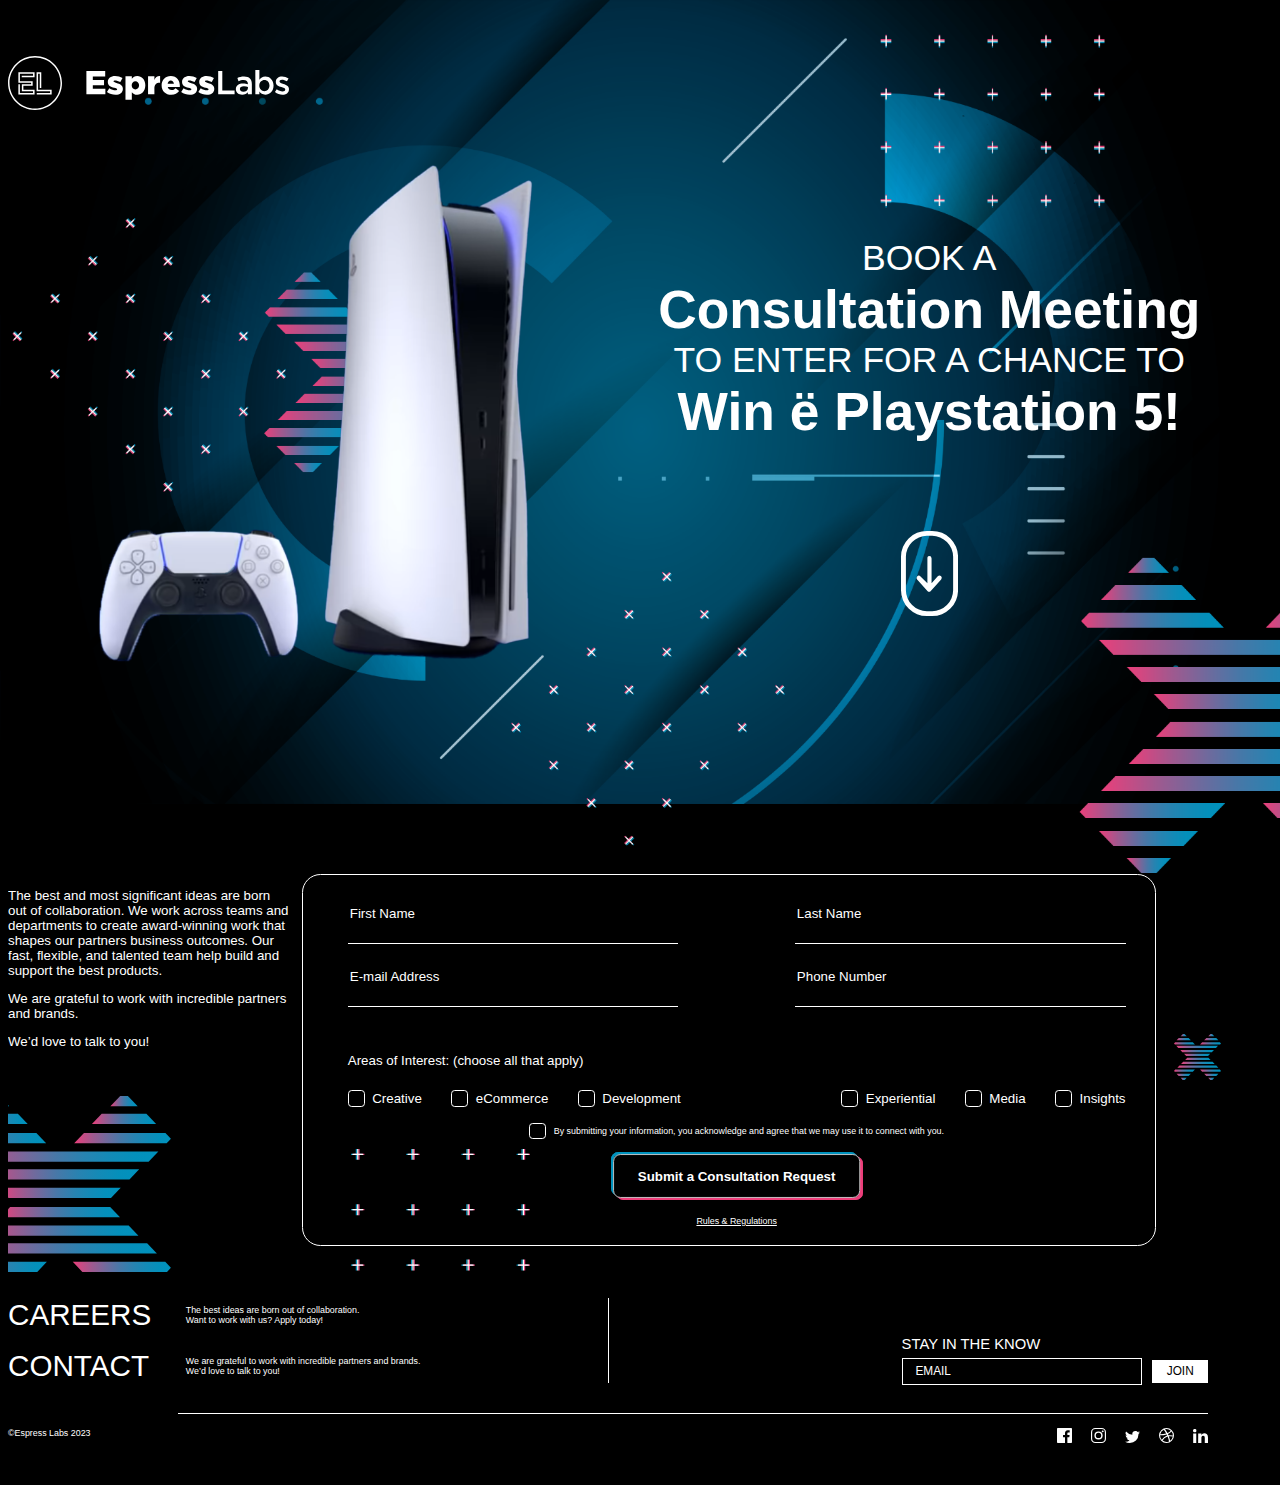
==== app/index.html @ 8e7a2061 "all project" ====
<!DOCTYPE html>
<html lang="en">
<head>
	<meta charset="utf-8">
    <meta name="viewport" content="width=device-width, initial-scale=1">
	<meta http-equiv="X-UA-Compatible" content="ie=edge">
	<title>EspressLabs</title>
	<link href="https://fonts.cdnfonts.com/css/gotham" rel="stylesheet">
	<link rel="stylesheet" href="https://stackpath.bootstrapcdn.com/bootstrap/5.0.0-alpha1/css/bootstrap.min.css" integrity="sha384-r4NyP46KrjDleawBgD5tp8Y7UzmLA05oM1iAEQ17CSuDqnUK2+k9luXQOfXJCJ4I" crossorigin="anonymous">
	<link rel="stylesheet" href="css/style.min.css">
</head>
<body>

<!-- start header -->
<header class="header">
	<div class="container-fluid">
		<a href="index.html" class="logo">
			<img src="img/logo.svg" alt="">
		</a>
	</div>
</header>
<!-- end header -->

<!-- start main screen -->
<div class="main-screen">
	<div class="container-fluid">
		<div class="main-screen__row">
			<div class="main-screen__col">
				<img src="img/ps.png" alt="" class="ps-img">
			</div>
			<div class="main-screen__col main-screen__col-content">

				
				<h1 class="h1">
					<span>
							BOOK A
					</span>
				
Consultation Meeting

<span>
	TO ENTER FOR A CHANCE TO
</span>

Win ё Playstation 5!
				</h1>

				<svg id="scroll-down" xmlns="http://www.w3.org/2000/svg" width="77" height="115" viewBox="0 0 77 115" class="scroll-down">
					<path id="Контур_1" data-name="Контур 1" d="M35.06,115h6.88A35.045,35.045,0,0,0,77,80.092V34.908A35.045,35.045,0,0,0,41.94,0H35.06A35.045,35.045,0,0,0,0,34.908V80.092A35.045,35.045,0,0,0,35.06,115ZM6.615,34.908A28.425,28.425,0,0,1,35.06,6.586h6.88A28.425,28.425,0,0,1,70.385,34.908V80.092A28.425,28.425,0,0,1,41.94,108.414H35.06A28.425,28.425,0,0,1,6.615,80.092Z" fill="#fff" fill-rule="evenodd"/>
					<path id="Контур_2" class="animated-arrow-down" data-name="Контур 2" d="M54.215,61.372a3.156,3.156,0,0,0-4.577,0L41.269,70.54V37.274A3.24,3.24,0,0,0,38,34c-1.831,0-2.354,1.441-2.354,3.274V70.54L26.361,61.5a3.156,3.156,0,0,0-4.577,0,3.191,3.191,0,0,0,0,4.191L35.646,81.018a3.156,3.156,0,0,0,4.577,0L54.215,65.694A3.367,3.367,0,0,0,54.215,61.372Z" fill="#fff"/>
				  </svg>
				  
			</div>
		</div>
	</div>
</div>
<!-- end main screen -->

<!-- start form section -->
<section class="form-section">
	<div class="container-fluid">
		<div class="form-section__row">
			<div class="form-section__col form-section__col--text">
				<p>
					The best and most significant ideas are born out of collaboration. We work across teams and departments to create
award-winning work that shapes our partners business outcomes. Our fast, flexible, and talented team help build and support the best products.

				</p>

				<p>
					We are grateful to work with incredible partners and brands.
				</p>

				<p>
					
We’d love to talk to you!
				</p>

			</div>
			<div class="form-section__col">
				<div class="form-wrapper">
					<form action="">

						<div class="form-row">
							<input type="text" class="input" placeholder="First Name">
							<input type="text" class="input" placeholder="Last Name">
						</div>

						<div class="form-row">
							<input type="text" class="input" placeholder="E-mail Address">
							<input type="text" class="input" placeholder="Phone Number">
						</div>

						<div class="form-title">
							Areas of Interest: (choose all that apply)
						</div>

						<div class="checkbox-list">

							<div class="checkbox-col">

								<div class="checkbox-wrapper">
									<input type="checkbox" id="1" class="checkbox">
									<label for="1" class="label"></label>
									<label for="1" class="text-label">Creative</label>
								</div>

								<div class="checkbox-wrapper">
									<input type="checkbox" id="2" class="checkbox">
									<label for="2" class="label"></label>
									<label for="2" class="text-label">eCommerce</label>
								</div>

								<div class="checkbox-wrapper">
									<input type="checkbox" id="3" class="checkbox">
									<label for="3" class="label"></label>
									<label for="3" class="text-label">Development</label>
								</div>

							</div>

							<div class="checkbox-col">

								<div class="checkbox-wrapper">
									<input type="checkbox" id="4" class="checkbox">
									<label for="4" class="label"></label>
									<label for="4" class="text-label">Experiential</label>
								</div>

								<div class="checkbox-wrapper">
									<input type="checkbox" id="5" class="checkbox">
									<label for="5" class="label"></label>
									<label for="5" class="text-label">Media</label>
								</div>

								<div class="checkbox-wrapper">
									<input type="checkbox" id="6" class="checkbox">
									<label for="6" class="label"></label>
									<label for="6" class="text-label">Insights</label>
								</div>

							</div>

							
						</div>

						

						<div class="checkbox-wrapper checkbox-wrapper--xs">
							<input type="checkbox" id="7" class="checkbox">
							<label for="7" class="label"></label>
							<label for="7" class="text-label">By submitting your information, you acknowledge and agree that we may use it to connect with you.</label>
						</div>

						<a href="" class="button">
							Submit a Consultation Request
						</a>

						<a href="" class="rules">
							Rules & Regulations
						</a>

						<img src="img/x2.svg" alt="" class="x2">
						<img src="img/x3.svg" alt="" class="x3">

					</form>
				</div>
			</div>
		</div>
	</div>
</section>
<!-- end form section -->

<!-- start footer -->
<footer class="footer">
	<div class="container-fluid">
		<div class="footer__content">
			<div class="footer-col">

				<div class="footer-row">
					<div class="footer-title">
						careers
					</div>
					<div class="footer-text">
						The best ideas are born out of collaboration. <br>
Want to work with us? Apply today!
					</div>
				</div>

				<div class="footer-row">
					<div class="footer-title">
						contact
					</div>
					<div class="footer-text">
						We are grateful to work with incredible partners and brands. <br>
We’d love to talk to you!
					</div>
				</div>

			</div>
			<div class="footer-col footer-col--form">
				<div class="footer-form-wrapper">
					<div class="footer-form-title">
						stay in the know
					</div>

					<form action="" class="footer-form">
						<input type="text" class="footer-input" placeholder="EMAIL">
						<input type="submit" class="footer-submit" value="join">
					</form>
				</div>
			</div>
		</div>

		<div class="line-wrapper">
			<div class="line"></div>
		</div>

		<div class="footer__bottom">
			<div class="copy">©Espress Labs 2023</div>

			<div class="footer-social">

				<a href="">
					<img src="img/fb.svg" alt="">
				</a>

				<a href="">
					<img src="img/inst.svg" alt="">
				</a>

				<a href="">
					<img src="img/tw.svg" alt="">
				</a>

				<a href="">
					<img src="img/web.svg" alt="">
				</a>

				<a href="">
					<img src="img/in.svg" alt="">
				</a>
			</div>
		</div>
	</div>
</footer>
<!-- end footer -->

 <script
  src="https://code.jquery.com/jquery-3.5.1.slim.min.js"
  integrity="sha256-4+XzXVhsDmqanXGHaHvgh1gMQKX40OUvDEBTu8JcmNs="
  crossorigin="anonymous"></script>
	<script src="js/main.js"></script>
</body>
</html>
---- app/css/style.min.css ----
body{background:#000;background-image:url("../img/main-bg.png");background-size:100vw;background-repeat:no-repeat;font-family:"Gotham",sans-serif;color:#fff}.h1{font-size:4.167vw;font-weight:700;margin-bottom:5.787vw;margin-top:2.5vw}.h1 span{font-weight:300;display:block;font-size:2.778vw}.header{padding-top:3.762vw}.header .container-fluid{width:89.352vw;padding-left:0;padding-right:0}.logo img{width:21.991vw}.main-screen__row{display:-webkit-box;display:-ms-flexbox;display:flex;-webkit-box-align:center;-ms-flex-align:center;align-items:center;-webkit-box-pack:justify;-ms-flex-pack:justify;justify-content:space-between;padding-top:4vw}.ps-img{width:34vw;margin-left:7vw}.main-screen .container-fluid{width:97vw}.main-screen__col-content{width:50.058vw;text-align:center}.scroll-down{width:4.456vw}.animated-arrow-down{-webkit-animation-duration:2.5s;animation-duration:2.5s;-webkit-animation-name:animated-arrow-down;animation-name:animated-arrow-down;-webkit-animation-iteration-count:infinite;animation-iteration-count:infinite;color:#fff}@-webkit-keyframes animated-arrow-down{0%{-webkit-transform:translateY(-20%);transform:translateY(-20%);opacity:0}50%{opacity:1}75%{opacity:0}100%{-webkit-transform:translateY(20%);transform:translateY(20%);opacity:0}}@keyframes animated-arrow-down{0%{-webkit-transform:translateY(-20%);transform:translateY(-20%);opacity:0}50%{opacity:1}75%{opacity:0}100%{-webkit-transform:translateY(20%);transform:translateY(20%);opacity:0}}.form-section{padding-top:15.5vw;padding-bottom:2.025vw}.form-section .container-fluid{width:89.699vw;max-width:89.699vw}.form-section__row{display:-webkit-box;display:-ms-flexbox;display:flex;-webkit-box-pack:justify;-ms-flex-pack:justify;justify-content:space-between}.form-section__col--text{width:21.991vw;font-size:1.042vw}.form-wrapper{width:60.764vw;padding:2.315vw 2.315vw 1.5vw 3.472vw;border:1px solid #fff;border-radius:1.447vw}.form-row{display:-webkit-box;display:-ms-flexbox;display:flex;-webkit-box-pack:justify;-ms-flex-pack:justify;justify-content:space-between}.input{width:25.521vw;padding-bottom:1.736vw;background:rgba(0,0,0,0);border:none;border-bottom:1px solid #fff;outline:none;color:#fff;margin-bottom:1.852vw;font-family:"Gotham",sans-serif}.input::-webkit-input-placeholder{font-weight:500;font-size:1.042vw;color:#fff}.input::-moz-placeholder{font-weight:500;font-size:1.042vw;color:#fff}.input:-ms-input-placeholder{font-weight:500;font-size:1.042vw;color:#fff}.input::-ms-input-placeholder{font-weight:500;font-size:1.042vw;color:#fff}.input::placeholder{font-weight:500;font-size:1.042vw;color:#fff}.input:focus::-webkit-input-placeholder{color:rgba(0,0,0,0)}.input:focus::-moz-placeholder{color:rgba(0,0,0,0)}.input:focus:-ms-input-placeholder{color:rgba(0,0,0,0)}.input:focus::-ms-input-placeholder{color:rgba(0,0,0,0)}.input:focus::placeholder{color:rgba(0,0,0,0)}.form-title{font-size:1.042vw;font-weight:500;padding-top:1.736vw;padding-bottom:1.736vw}.checkbox-list{display:-webkit-box;display:-ms-flexbox;display:flex}.checkbox-list{display:-webkit-box;display:-ms-flexbox;display:flex;-webkit-box-pack:justify;-ms-flex-pack:justify;justify-content:space-between}.checkbox-col{display:-webkit-box;display:-ms-flexbox;display:flex}.checkbox-wrapper{margin-left:2.3vw;display:-webkit-box;display:-ms-flexbox;display:flex;-webkit-box-align:center;-ms-flex-align:center;align-items:center}.checkbox-wrapper:first-child{margin-left:0}.label{width:1.157vw;height:1.157vw;border:1px solid #fff;margin-bottom:0;border-radius:.289vw;cursor:pointer;margin-right:.6vw}.checkbox{display:none}.text-label{cursor:pointer;margin-bottom:0;font-size:1.042vw}.checkbox:checked+.label{background-image:url("../img/check.svg");background-size:70%;background-position:center;background-repeat:no-repeat}.checkbox-wrapper--xs{margin-left:auto;margin-right:auto;display:-webkit-box;display:-ms-flexbox;display:flex;-webkit-box-pack:center;-ms-flex-pack:center;justify-content:center;margin-top:1.2vw;margin-bottom:.5vw}.checkbox-wrapper--xs .text-label{font-size:.694vw}.button{width:19.676vw;height:3.8vw;display:-webkit-box;display:-ms-flexbox;display:flex;-webkit-box-pack:center;-ms-flex-pack:center;justify-content:center;-webkit-box-align:center;-ms-flex-align:center;align-items:center;background:url("../img/button.svg");background-size:100%;background-repeat:no-repeat;margin-left:auto;margin-right:auto;margin-top:1vw;font-size:1.042vw;font-weight:700;color:#fff;text-decoration:none}.button:hover{color:#fff}.rules{font-size:.694vw;text-decoration:underline;margin-left:auto;margin-right:auto;display:block;text-align:center;margin-top:1.157vw;color:#fff;text-decoration:underline}.rules:hover{color:#fff}.form-section{background:url("../img/x.svg");background-repeat:no-repeat;background-position:bottom -2.894vw left -4.63vw;background-size:17.361vw;position:relative;overflow:hidden}.x2{position:absolute;bottom:0;left:26.794vw;width:14.005vw;-webkit-transform:translateY(47%);-ms-transform:translateY(47%);transform:translateY(47%)}.x3{position:absolute;top:28vw;right:4vw;width:3.646vw}.footer{padding-top:2.083vw;padding-bottom:2.315vw}.footer .container-fluid{width:93.75vw;max-width:93.75vw}.footer__content{margin-bottom:2.315vw;display:-webkit-box;display:-ms-flexbox;display:flex}.footer-col{width:50%;border-right:1px solid #fff}.footer-col:last-child{border-right:none}.footer-row{display:-webkit-box;display:-ms-flexbox;display:flex;-webkit-box-align:center;-ms-flex-align:center;align-items:center;margin-bottom:1.331vw}.footer-row:last-child{margin-bottom:0}.footer-title{text-transform:uppercase;min-width:13.889vw;font-size:2.315vw}.footer-text{font-size:.694vw}.footer-col--form{display:-webkit-box;display:-ms-flexbox;display:flex;-webkit-box-align:end;-ms-flex-align:end;align-items:flex-end;-webkit-box-pack:end;-ms-flex-pack:end;justify-content:flex-end}.footer-form-title{text-transform:uppercase;font-size:1.157vw;margin-bottom:.579vw}.footer-form{display:-webkit-box;display:-ms-flexbox;display:flex;-webkit-box-align:center;-ms-flex-align:center;align-items:center;height:1.852vw}.footer-input{height:100%;width:17.477vw;background:rgba(0,0,0,0);border:1px solid #fff;margin-right:.81vw;color:#fff;padding-left:1vw;font-size:.926vw}.footer-input::-webkit-input-placeholder{color:#fff;font-size:.926vw}.footer-input::-moz-placeholder{color:#fff;font-size:.926vw}.footer-input:-ms-input-placeholder{color:#fff;font-size:.926vw}.footer-input::-ms-input-placeholder{color:#fff;font-size:.926vw}.footer-input::placeholder{color:#fff;font-size:.926vw}.footer-submit{height:100%;width:4.34vw;background:#fff;color:#000;border:none;text-transform:uppercase;font-size:.926vw}.line-wrapper{display:-webkit-box;display:-ms-flexbox;display:flex;-webkit-box-pack:end;-ms-flex-pack:end;justify-content:flex-end}.line{width:80.44vw;height:1px;background:#fff;margin-bottom:1.1vw}.copy{font-size:.694vw}.footer__bottom{display:-webkit-box;display:-ms-flexbox;display:flex;-webkit-box-pack:justify;-ms-flex-pack:justify;justify-content:space-between}.footer-social a{text-decoration:none;margin-left:1.157vw}.footer-social a img{width:1.157vw}@media only screen and (max-width: 800px){body{background-image:url("../img/mobile-bg.png");background-size:293.846vw;background-position:top center}.logo img{width:66.667vw}.header{padding-top:5.128vw}.main-screen__row{-webkit-box-orient:vertical;-webkit-box-direction:normal;-ms-flex-direction:column;flex-direction:column}.ps-img{margin-left:0;width:55.641vw}.main-screen__row{padding-top:9.41vw}.main-screen__col-content{width:98vw}.h1{margin-top:5.128vw;font-size:8.718vw;line-height:1.6}.h1 span{font-size:6.154vw}.scroll-down{width:10.128vw}.form-section{padding-top:42vw;background-image:none}.form-section .container-fluid{width:98vw;max-width:98vw}.form-section__row{-webkit-box-orient:vertical;-webkit-box-direction:normal;-ms-flex-direction:column;flex-direction:column}.form-section__col--text{width:100%;font-size:3.59vw}.form-section__col--text p{margin-bottom:5vw}.form-wrapper{width:100%;border-radius:6.41vw;padding:15.385vw 7.692vw;margin-top:10vw}.input{width:100%;font-size:3.59vw;padding-bottom:4.615vw;margin-bottom:6.923vw}.input::-webkit-input-placeholder{font-size:3.59vw}.input::-moz-placeholder{font-size:3.59vw}.input:-ms-input-placeholder{font-size:3.59vw}.input::-ms-input-placeholder{font-size:3.59vw}.input::placeholder{font-size:3.59vw}.form-row{-webkit-box-orient:vertical;-webkit-box-direction:normal;-ms-flex-direction:column;flex-direction:column}.form-title{font-size:3.59vw;padding-bottom:10vw}.checkbox-col{-webkit-box-orient:vertical;-webkit-box-direction:normal;-ms-flex-direction:column;flex-direction:column}.checkbox-wrapper{margin-left:0;margin-bottom:4vw}.text-label{font-size:3.59vw}.label{width:5.128vw;min-width:5.128vw;height:5.128vw;border-radius:.769vw;margin-right:3vw}.checkbox-wrapper--xs .text-label{font-size:2.564vw}.button{width:68.462vw;height:13vw;margin-top:5vw;font-size:3.59vw}.rules{margin-top:5vw;font-size:2.564vw}.x3{width:14.615vw;top:108vw;right:10vw}.x2{position:absolute;bottom:-8vw;left:61vw;width:26vw}.form-section{padding-bottom:4vw}.footer{padding-top:2.431vw;padding-bottom:2.431vw}.footer .container-fluid{width:79.487vw}.footer__content{-webkit-box-orient:vertical;-webkit-box-direction:normal;-ms-flex-direction:column;flex-direction:column}.footer-col{border-right:none}.footer-col--form{-webkit-box-pack:center;-ms-flex-pack:center;justify-content:center}.footer-col{width:100%;border:none}.footer-row{-webkit-box-orient:vertical;-webkit-box-direction:normal;-ms-flex-direction:column;flex-direction:column;text-align:center}.line{width:100%}.footer__bottom{-webkit-box-orient:vertical;-webkit-box-direction:reverse;-ms-flex-direction:column-reverse;flex-direction:column-reverse;-webkit-box-align:center;-ms-flex-align:center;align-items:center}.footer-title{font-size:10.256vw}.footer-text{font-size:3.077vw;width:80vw;margin-left:auto;margin-right:auto}.footer-row{margin-bottom:4.615vw}.footer-row br{display:none}.footer-form-wrapper{width:100%;margin-top:12.308vw}.footer-form-title{text-align:center;font-size:5.128vw}.footer-form{height:8.205vw;-webkit-box-pack:justify;-ms-flex-pack:justify;justify-content:space-between;margin-bottom:10.513vw}.footer-input{width:58.974vw;font-size:4.103vw}.footer-input::-webkit-input-placeholder{font-size:4.103vw}.footer-input::-moz-placeholder{font-size:4.103vw}.footer-input:-ms-input-placeholder{font-size:4.103vw}.footer-input::-ms-input-placeholder{font-size:4.103vw}.footer-input::placeholder{font-size:4.103vw}.footer-submit{width:16.667vw;font-size:4.103vw}.line{margin-bottom:4.872vw}.footer-social a{margin-left:2.564vw;margin-right:2.564vw}.footer-social a img{width:5.128vw}.copy{font-size:3.077vw;padding-bottom:5vw;padding-top:6.667vw}}
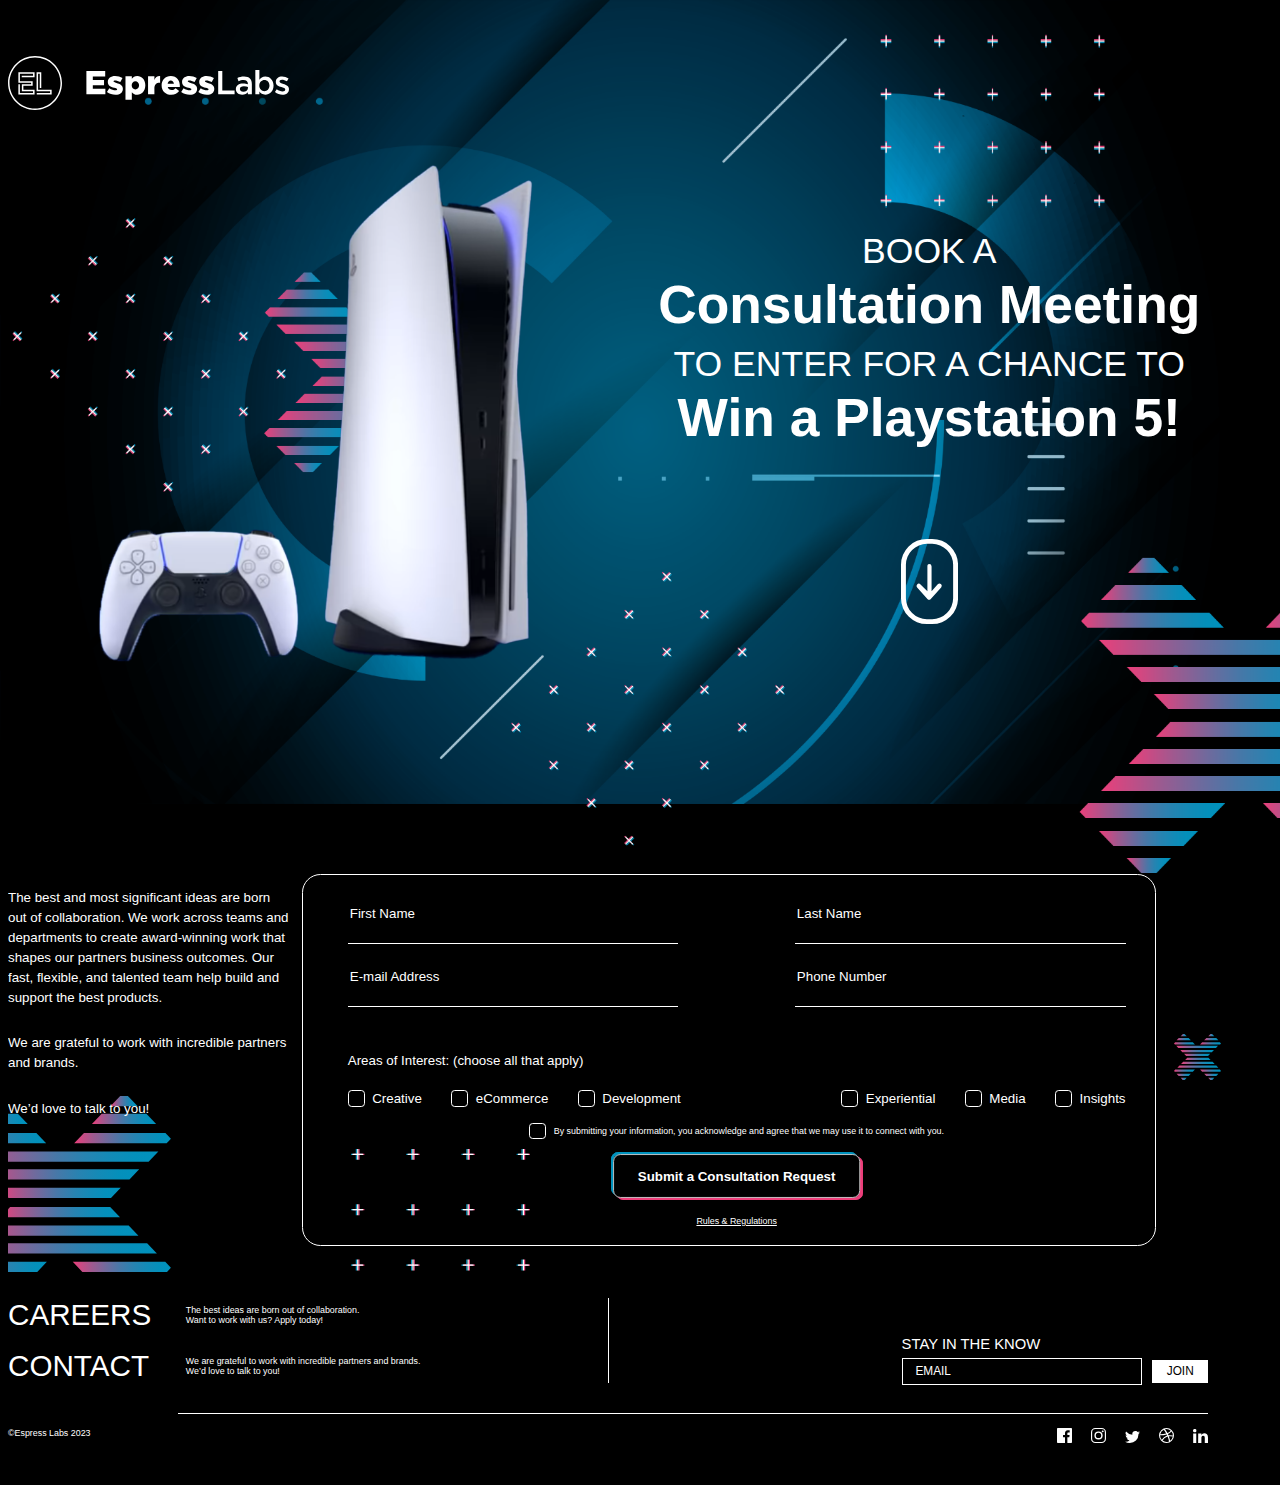
==== commit 385c1077: "fix" ====
--- a/app/index.html
+++ b/app/index.html
@@ -35,14 +35,16 @@
 					<span>
 							BOOK A
 					</span>
+
+					<div>Consultation Meeting</div>
 				
-Consultation Meeting
+
 
 <span>
 	TO ENTER FOR A CHANCE TO
 </span>
-
-Win ё Playstation 5!
+<div>Win a Playstation 5!</div>
+
 				</h1>
 
 				<svg id="scroll-down" xmlns="http://www.w3.org/2000/svg" width="77" height="115" viewBox="0 0 77 115" class="scroll-down">
@@ -206,7 +208,7 @@
 
 					<form action="" class="footer-form">
 						<input type="text" class="footer-input" placeholder="EMAIL">
-						<input type="submit" class="footer-submit" value="join">
+						<button type="submit" class="footer-submit">Join</buttn>
 					</form>
 				</div>
 			</div>
--- a/app/css/style.min.css
+++ b/app/css/style.min.css
@@ -1 +1 @@
-body{background:#000;background-image:url("../img/main-bg.png");background-size:100vw;background-repeat:no-repeat;font-family:"Gotham",sans-serif;color:#fff}.h1{font-size:4.167vw;font-weight:700;margin-bottom:5.787vw;margin-top:2.5vw}.h1 span{font-weight:300;display:block;font-size:2.778vw}.header{padding-top:3.762vw}.header .container-fluid{width:89.352vw;padding-left:0;padding-right:0}.logo img{width:21.991vw}.main-screen__row{display:-webkit-box;display:-ms-flexbox;display:flex;-webkit-box-align:center;-ms-flex-align:center;align-items:center;-webkit-box-pack:justify;-ms-flex-pack:justify;justify-content:space-between;padding-top:4vw}.ps-img{width:34vw;margin-left:7vw}.main-screen .container-fluid{width:97vw}.main-screen__col-content{width:50.058vw;text-align:center}.scroll-down{width:4.456vw}.animated-arrow-down{-webkit-animation-duration:2.5s;animation-duration:2.5s;-webkit-animation-name:animated-arrow-down;animation-name:animated-arrow-down;-webkit-animation-iteration-count:infinite;animation-iteration-count:infinite;color:#fff}@-webkit-keyframes animated-arrow-down{0%{-webkit-transform:translateY(-20%);transform:translateY(-20%);opacity:0}50%{opacity:1}75%{opacity:0}100%{-webkit-transform:translateY(20%);transform:translateY(20%);opacity:0}}@keyframes animated-arrow-down{0%{-webkit-transform:translateY(-20%);transform:translateY(-20%);opacity:0}50%{opacity:1}75%{opacity:0}100%{-webkit-transform:translateY(20%);transform:translateY(20%);opacity:0}}.form-section{padding-top:15.5vw;padding-bottom:2.025vw}.form-section .container-fluid{width:89.699vw;max-width:89.699vw}.form-section__row{display:-webkit-box;display:-ms-flexbox;display:flex;-webkit-box-pack:justify;-ms-flex-pack:justify;justify-content:space-between}.form-section__col--text{width:21.991vw;font-size:1.042vw}.form-wrapper{width:60.764vw;padding:2.315vw 2.315vw 1.5vw 3.472vw;border:1px solid #fff;border-radius:1.447vw}.form-row{display:-webkit-box;display:-ms-flexbox;display:flex;-webkit-box-pack:justify;-ms-flex-pack:justify;justify-content:space-between}.input{width:25.521vw;padding-bottom:1.736vw;background:rgba(0,0,0,0);border:none;border-bottom:1px solid #fff;outline:none;color:#fff;margin-bottom:1.852vw;font-family:"Gotham",sans-serif}.input::-webkit-input-placeholder{font-weight:500;font-size:1.042vw;color:#fff}.input::-moz-placeholder{font-weight:500;font-size:1.042vw;color:#fff}.input:-ms-input-placeholder{font-weight:500;font-size:1.042vw;color:#fff}.input::-ms-input-placeholder{font-weight:500;font-size:1.042vw;color:#fff}.input::placeholder{font-weight:500;font-size:1.042vw;color:#fff}.input:focus::-webkit-input-placeholder{color:rgba(0,0,0,0)}.input:focus::-moz-placeholder{color:rgba(0,0,0,0)}.input:focus:-ms-input-placeholder{color:rgba(0,0,0,0)}.input:focus::-ms-input-placeholder{color:rgba(0,0,0,0)}.input:focus::placeholder{color:rgba(0,0,0,0)}.form-title{font-size:1.042vw;font-weight:500;padding-top:1.736vw;padding-bottom:1.736vw}.checkbox-list{display:-webkit-box;display:-ms-flexbox;display:flex}.checkbox-list{display:-webkit-box;display:-ms-flexbox;display:flex;-webkit-box-pack:justify;-ms-flex-pack:justify;justify-content:space-between}.checkbox-col{display:-webkit-box;display:-ms-flexbox;display:flex}.checkbox-wrapper{margin-left:2.3vw;display:-webkit-box;display:-ms-flexbox;display:flex;-webkit-box-align:center;-ms-flex-align:center;align-items:center}.checkbox-wrapper:first-child{margin-left:0}.label{width:1.157vw;height:1.157vw;border:1px solid #fff;margin-bottom:0;border-radius:.289vw;cursor:pointer;margin-right:.6vw}.checkbox{display:none}.text-label{cursor:pointer;margin-bottom:0;font-size:1.042vw}.checkbox:checked+.label{background-image:url("../img/check.svg");background-size:70%;background-position:center;background-repeat:no-repeat}.checkbox-wrapper--xs{margin-left:auto;margin-right:auto;display:-webkit-box;display:-ms-flexbox;display:flex;-webkit-box-pack:center;-ms-flex-pack:center;justify-content:center;margin-top:1.2vw;margin-bottom:.5vw}.checkbox-wrapper--xs .text-label{font-size:.694vw}.button{width:19.676vw;height:3.8vw;display:-webkit-box;display:-ms-flexbox;display:flex;-webkit-box-pack:center;-ms-flex-pack:center;justify-content:center;-webkit-box-align:center;-ms-flex-align:center;align-items:center;background:url("../img/button.svg");background-size:100%;background-repeat:no-repeat;margin-left:auto;margin-right:auto;margin-top:1vw;font-size:1.042vw;font-weight:700;color:#fff;text-decoration:none}.button:hover{color:#fff}.rules{font-size:.694vw;text-decoration:underline;margin-left:auto;margin-right:auto;display:block;text-align:center;margin-top:1.157vw;color:#fff;text-decoration:underline}.rules:hover{color:#fff}.form-section{background:url("../img/x.svg");background-repeat:no-repeat;background-position:bottom -2.894vw left -4.63vw;background-size:17.361vw;position:relative;overflow:hidden}.x2{position:absolute;bottom:0;left:26.794vw;width:14.005vw;-webkit-transform:translateY(47%);-ms-transform:translateY(47%);transform:translateY(47%)}.x3{position:absolute;top:28vw;right:4vw;width:3.646vw}.footer{padding-top:2.083vw;padding-bottom:2.315vw}.footer .container-fluid{width:93.75vw;max-width:93.75vw}.footer__content{margin-bottom:2.315vw;display:-webkit-box;display:-ms-flexbox;display:flex}.footer-col{width:50%;border-right:1px solid #fff}.footer-col:last-child{border-right:none}.footer-row{display:-webkit-box;display:-ms-flexbox;display:flex;-webkit-box-align:center;-ms-flex-align:center;align-items:center;margin-bottom:1.331vw}.footer-row:last-child{margin-bottom:0}.footer-title{text-transform:uppercase;min-width:13.889vw;font-size:2.315vw}.footer-text{font-size:.694vw}.footer-col--form{display:-webkit-box;display:-ms-flexbox;display:flex;-webkit-box-align:end;-ms-flex-align:end;align-items:flex-end;-webkit-box-pack:end;-ms-flex-pack:end;justify-content:flex-end}.footer-form-title{text-transform:uppercase;font-size:1.157vw;margin-bottom:.579vw}.footer-form{display:-webkit-box;display:-ms-flexbox;display:flex;-webkit-box-align:center;-ms-flex-align:center;align-items:center;height:1.852vw}.footer-input{height:100%;width:17.477vw;background:rgba(0,0,0,0);border:1px solid #fff;margin-right:.81vw;color:#fff;padding-left:1vw;font-size:.926vw}.footer-input::-webkit-input-placeholder{color:#fff;font-size:.926vw}.footer-input::-moz-placeholder{color:#fff;font-size:.926vw}.footer-input:-ms-input-placeholder{color:#fff;font-size:.926vw}.footer-input::-ms-input-placeholder{color:#fff;font-size:.926vw}.footer-input::placeholder{color:#fff;font-size:.926vw}.footer-submit{height:100%;width:4.34vw;background:#fff;color:#000;border:none;text-transform:uppercase;font-size:.926vw}.line-wrapper{display:-webkit-box;display:-ms-flexbox;display:flex;-webkit-box-pack:end;-ms-flex-pack:end;justify-content:flex-end}.line{width:80.44vw;height:1px;background:#fff;margin-bottom:1.1vw}.copy{font-size:.694vw}.footer__bottom{display:-webkit-box;display:-ms-flexbox;display:flex;-webkit-box-pack:justify;-ms-flex-pack:justify;justify-content:space-between}.footer-social a{text-decoration:none;margin-left:1.157vw}.footer-social a img{width:1.157vw}@media only screen and (max-width: 800px){body{background-image:url("../img/mobile-bg.png");background-size:293.846vw;background-position:top center}.logo img{width:66.667vw}.header{padding-top:5.128vw}.main-screen__row{-webkit-box-orient:vertical;-webkit-box-direction:normal;-ms-flex-direction:column;flex-direction:column}.ps-img{margin-left:0;width:55.641vw}.main-screen__row{padding-top:9.41vw}.main-screen__col-content{width:98vw}.h1{margin-top:5.128vw;font-size:8.718vw;line-height:1.6}.h1 span{font-size:6.154vw}.scroll-down{width:10.128vw}.form-section{padding-top:42vw;background-image:none}.form-section .container-fluid{width:98vw;max-width:98vw}.form-section__row{-webkit-box-orient:vertical;-webkit-box-direction:normal;-ms-flex-direction:column;flex-direction:column}.form-section__col--text{width:100%;font-size:3.59vw}.form-section__col--text p{margin-bottom:5vw}.form-wrapper{width:100%;border-radius:6.41vw;padding:15.385vw 7.692vw;margin-top:10vw}.input{width:100%;font-size:3.59vw;padding-bottom:4.615vw;margin-bottom:6.923vw}.input::-webkit-input-placeholder{font-size:3.59vw}.input::-moz-placeholder{font-size:3.59vw}.input:-ms-input-placeholder{font-size:3.59vw}.input::-ms-input-placeholder{font-size:3.59vw}.input::placeholder{font-size:3.59vw}.form-row{-webkit-box-orient:vertical;-webkit-box-direction:normal;-ms-flex-direction:column;flex-direction:column}.form-title{font-size:3.59vw;padding-bottom:10vw}.checkbox-col{-webkit-box-orient:vertical;-webkit-box-direction:normal;-ms-flex-direction:column;flex-direction:column}.checkbox-wrapper{margin-left:0;margin-bottom:4vw}.text-label{font-size:3.59vw}.label{width:5.128vw;min-width:5.128vw;height:5.128vw;border-radius:.769vw;margin-right:3vw}.checkbox-wrapper--xs .text-label{font-size:2.564vw}.button{width:68.462vw;height:13vw;margin-top:5vw;font-size:3.59vw}.rules{margin-top:5vw;font-size:2.564vw}.x3{width:14.615vw;top:108vw;right:10vw}.x2{position:absolute;bottom:-8vw;left:61vw;width:26vw}.form-section{padding-bottom:4vw}.footer{padding-top:2.431vw;padding-bottom:2.431vw}.footer .container-fluid{width:79.487vw}.footer__content{-webkit-box-orient:vertical;-webkit-box-direction:normal;-ms-flex-direction:column;flex-direction:column}.footer-col{border-right:none}.footer-col--form{-webkit-box-pack:center;-ms-flex-pack:center;justify-content:center}.footer-col{width:100%;border:none}.footer-row{-webkit-box-orient:vertical;-webkit-box-direction:normal;-ms-flex-direction:column;flex-direction:column;text-align:center}.line{width:100%}.footer__bottom{-webkit-box-orient:vertical;-webkit-box-direction:reverse;-ms-flex-direction:column-reverse;flex-direction:column-reverse;-webkit-box-align:center;-ms-flex-align:center;align-items:center}.footer-title{font-size:10.256vw}.footer-text{font-size:3.077vw;width:80vw;margin-left:auto;margin-right:auto}.footer-row{margin-bottom:4.615vw}.footer-row br{display:none}.footer-form-wrapper{width:100%;margin-top:12.308vw}.footer-form-title{text-align:center;font-size:5.128vw}.footer-form{height:8.205vw;-webkit-box-pack:justify;-ms-flex-pack:justify;justify-content:space-between;margin-bottom:10.513vw}.footer-input{width:58.974vw;font-size:4.103vw}.footer-input::-webkit-input-placeholder{font-size:4.103vw}.footer-input::-moz-placeholder{font-size:4.103vw}.footer-input:-ms-input-placeholder{font-size:4.103vw}.footer-input::-ms-input-placeholder{font-size:4.103vw}.footer-input::placeholder{font-size:4.103vw}.footer-submit{width:16.667vw;font-size:4.103vw}.line{margin-bottom:4.872vw}.footer-social a{margin-left:2.564vw;margin-right:2.564vw}.footer-social a img{width:5.128vw}.copy{font-size:3.077vw;padding-bottom:5vw;padding-top:6.667vw}}+body{background:#000;background-image:url("../img/main-bg.png");background-size:100vw;background-repeat:no-repeat;font-family:"Gotham",sans-serif;color:#fff}.h1{font-weight:700;margin-bottom:5.787vw;margin-top:2.5vw}.h1 div{font-size:4.167vw;line-height:1.2}.h1 span{font-weight:300;display:block;font-size:2.778vw;display:block;margin-top:.5vw;line-height:1.2}.header{padding-top:3.762vw}.header .container-fluid{width:89.352vw;padding-left:0;padding-right:0}.logo img{width:21.991vw}.main-screen__row{display:-webkit-box;display:-ms-flexbox;display:flex;-webkit-box-align:center;-ms-flex-align:center;align-items:center;-webkit-box-pack:justify;-ms-flex-pack:justify;justify-content:space-between;padding-top:4vw}.ps-img{width:34vw;margin-left:7vw}.main-screen .container-fluid{width:97vw}.main-screen__col-content{width:50.058vw;text-align:center}.scroll-down{width:4.456vw}.animated-arrow-down{-webkit-animation-duration:2.5s;animation-duration:2.5s;-webkit-animation-name:animated-arrow-down;animation-name:animated-arrow-down;-webkit-animation-iteration-count:infinite;animation-iteration-count:infinite;color:#fff}@-webkit-keyframes animated-arrow-down{0%{-webkit-transform:translateY(-20%);transform:translateY(-20%);opacity:0}50%{opacity:1}75%{opacity:0}100%{-webkit-transform:translateY(20%);transform:translateY(20%);opacity:0}}@keyframes animated-arrow-down{0%{-webkit-transform:translateY(-20%);transform:translateY(-20%);opacity:0}50%{opacity:1}75%{opacity:0}100%{-webkit-transform:translateY(20%);transform:translateY(20%);opacity:0}}.form-section{padding-top:15.5vw;padding-bottom:2.025vw}.form-section .container-fluid{width:89.699vw;max-width:89.699vw}.form-section__row{display:-webkit-box;display:-ms-flexbox;display:flex;-webkit-box-pack:justify;-ms-flex-pack:justify;justify-content:space-between}.form-section__col--text{width:21.991vw;font-size:1.042vw}.form-section__col--text p{line-height:1.5;margin-bottom:2vw}.form-wrapper{width:60.764vw;padding:2.315vw 2.315vw 1.5vw 3.472vw;border:1px solid #fff;border-radius:1.447vw}.form-row{display:-webkit-box;display:-ms-flexbox;display:flex;-webkit-box-pack:justify;-ms-flex-pack:justify;justify-content:space-between}.input{width:25.521vw;padding-bottom:1.736vw;background:rgba(0,0,0,0);border:none;border-bottom:1px solid #fff;outline:none;color:#fff;margin-bottom:1.852vw;font-family:"Gotham",sans-serif;display:block}.input::-webkit-input-placeholder{font-weight:500;font-size:1.042vw;color:#fff}.input::-moz-placeholder{font-weight:500;font-size:1.042vw;color:#fff}.input:-ms-input-placeholder{font-weight:500;font-size:1.042vw;color:#fff}.input::-ms-input-placeholder{font-weight:500;font-size:1.042vw;color:#fff}.input::placeholder{font-weight:500;font-size:1.042vw;color:#fff}.input::-webkit-input-placeholder{color:#fff}.form-title{font-size:1.042vw;font-weight:500;padding-top:1.736vw;padding-bottom:1.736vw}.checkbox-list{display:-webkit-box;display:-ms-flexbox;display:flex}.checkbox-list{display:-webkit-box;display:-ms-flexbox;display:flex;-webkit-box-pack:justify;-ms-flex-pack:justify;justify-content:space-between}.checkbox-col{display:-webkit-box;display:-ms-flexbox;display:flex}.checkbox-wrapper{margin-left:2.3vw;display:-webkit-box;display:-ms-flexbox;display:flex;-webkit-box-align:center;-ms-flex-align:center;align-items:center}.checkbox-wrapper:first-child{margin-left:0}.label{width:1.157vw;height:1.157vw;border:1px solid #fff;margin-bottom:0;border-radius:.289vw;cursor:pointer;margin-right:.6vw}.checkbox{display:none}.text-label{cursor:pointer;margin-bottom:0;font-size:1.042vw}.checkbox:checked+.label{background-image:url("../img/check.svg");background-size:70%;background-position:center;background-repeat:no-repeat}.checkbox-wrapper--xs{margin-left:auto;margin-right:auto;display:-webkit-box;display:-ms-flexbox;display:flex;-webkit-box-pack:center;-ms-flex-pack:center;justify-content:center;margin-top:1.2vw;margin-bottom:.5vw}.checkbox-wrapper--xs .text-label{font-size:.694vw}.button{width:19.676vw;height:3.8vw;display:-webkit-box;display:-ms-flexbox;display:flex;-webkit-box-pack:center;-ms-flex-pack:center;justify-content:center;-webkit-box-align:center;-ms-flex-align:center;align-items:center;background:url("../img/button.svg");background-size:100%;background-repeat:no-repeat;margin-left:auto;margin-right:auto;margin-top:1vw;font-size:1.042vw;font-weight:700;color:#fff;text-decoration:none}.button:hover{color:#fff}.rules{font-size:.694vw;text-decoration:underline;margin-left:auto;margin-right:auto;display:block;text-align:center;margin-top:1.157vw;color:#fff;text-decoration:underline}.rules:hover{color:#fff}.form-section{background:url("../img/x.svg");background-repeat:no-repeat;background-position:bottom -2.894vw left -4.63vw;background-size:17.361vw;position:relative;overflow:hidden}.x2{position:absolute;bottom:0;left:26.794vw;width:14.005vw;-webkit-transform:translateY(47%);-ms-transform:translateY(47%);transform:translateY(47%)}.x3{position:absolute;top:28vw;right:4vw;width:3.646vw}.footer{padding-top:2.083vw;padding-bottom:2.315vw}.footer .container-fluid{width:93.75vw;max-width:93.75vw}.footer__content{margin-bottom:2.315vw;display:-webkit-box;display:-ms-flexbox;display:flex}.footer-col{width:50%;border-right:1px solid #fff}.footer-col:last-child{border-right:none}.footer-row{display:-webkit-box;display:-ms-flexbox;display:flex;-webkit-box-align:center;-ms-flex-align:center;align-items:center;margin-bottom:1.331vw}.footer-row:last-child{margin-bottom:0}.footer-title{text-transform:uppercase;min-width:13.889vw;font-size:2.315vw}.footer-text{font-size:.694vw}.footer-col--form{display:-webkit-box;display:-ms-flexbox;display:flex;-webkit-box-align:end;-ms-flex-align:end;align-items:flex-end;-webkit-box-pack:end;-ms-flex-pack:end;justify-content:flex-end}.footer-form-title{text-transform:uppercase;font-size:1.157vw;margin-bottom:.579vw}.footer-form{display:-webkit-box;display:-ms-flexbox;display:flex;-webkit-box-align:center;-ms-flex-align:center;align-items:center;height:1.852vw}.footer-input{height:100%;width:17.477vw;background:rgba(0,0,0,0);border:1px solid #fff;margin-right:.81vw;color:#fff;padding-left:1vw;font-size:.926vw}.footer-input::-webkit-input-placeholder{color:#fff;font-size:.926vw}.footer-input::-moz-placeholder{color:#fff;font-size:.926vw}.footer-input:-ms-input-placeholder{color:#fff;font-size:.926vw}.footer-input::-ms-input-placeholder{color:#fff;font-size:.926vw}.footer-input::placeholder{color:#fff;font-size:.926vw}.footer-submit{height:100%;width:4.34vw;background:#fff;color:#000;border:none;text-transform:uppercase;font-size:.926vw}.line-wrapper{display:-webkit-box;display:-ms-flexbox;display:flex;-webkit-box-pack:end;-ms-flex-pack:end;justify-content:flex-end}.line{width:80.44vw;height:1px;background:#fff;margin-bottom:1.1vw}.copy{font-size:.694vw}.footer__bottom{display:-webkit-box;display:-ms-flexbox;display:flex;-webkit-box-pack:justify;-ms-flex-pack:justify;justify-content:space-between}.footer-social a{text-decoration:none;margin-left:1.157vw}.footer-social a img{width:1.157vw}@media only screen and (max-width: 800px){body{background-image:url("../img/mobile-bg.png");background-size:293.846vw;background-position:top center}.logo img{width:66.667vw}.header{padding-top:5.128vw}.main-screen__row{-webkit-box-orient:vertical;-webkit-box-direction:normal;-ms-flex-direction:column;flex-direction:column}.ps-img{margin-left:0;width:55.641vw}.main-screen__row{padding-top:9.41vw}.main-screen__col-content{width:98vw}.h1{margin-top:5.128vw;line-height:1.6}.h1 div{font-size:8.718vw}.h1 span{font-size:6.154vw}.scroll-down{width:10.128vw}.form-section{padding-top:42vw;background-image:none}.form-section .container-fluid{width:98vw;max-width:98vw}.form-section__row{-webkit-box-orient:vertical;-webkit-box-direction:normal;-ms-flex-direction:column;flex-direction:column}.form-section__col--text{width:100%;font-size:3.59vw}.form-section__col--text p{margin-bottom:5vw}.form-wrapper{width:100%;border-radius:6.41vw;padding:15.385vw 7.692vw;margin-top:10vw}.input{width:100%;font-size:3.59vw;padding-bottom:4.615vw;margin-bottom:6.923vw}.input::-webkit-input-placeholder{font-size:3.59vw}.input::-moz-placeholder{font-size:3.59vw}.input:-ms-input-placeholder{font-size:3.59vw}.input::-ms-input-placeholder{font-size:3.59vw}.input::placeholder{font-size:3.59vw}.form-row{-webkit-box-orient:vertical;-webkit-box-direction:normal;-ms-flex-direction:column;flex-direction:column}.form-title{font-size:3.59vw;padding-bottom:10vw}.checkbox-col{-webkit-box-orient:vertical;-webkit-box-direction:normal;-ms-flex-direction:column;flex-direction:column}.checkbox-wrapper{margin-left:0;margin-bottom:4vw}.text-label{font-size:3.59vw}.label{width:5.128vw;min-width:5.128vw;height:5.128vw;border-radius:.769vw;margin-right:3vw}.checkbox-wrapper--xs .text-label{font-size:2.564vw}.button{width:68.462vw;height:13vw;margin-top:5vw;font-size:3.59vw}.rules{margin-top:5vw;font-size:2.564vw}.x3{width:14.615vw;top:108vw;right:10vw}.x2{position:absolute;bottom:-8vw;left:61vw;width:26vw}.form-section{padding-bottom:4vw}.footer{padding-top:2.431vw;padding-bottom:2.431vw}.footer .container-fluid{width:79.487vw}.footer__content{-webkit-box-orient:vertical;-webkit-box-direction:normal;-ms-flex-direction:column;flex-direction:column}.footer-col{border-right:none}.footer-col--form{-webkit-box-pack:center;-ms-flex-pack:center;justify-content:center}.footer-col{width:100%;border:none}.footer-row{-webkit-box-orient:vertical;-webkit-box-direction:normal;-ms-flex-direction:column;flex-direction:column;text-align:center}.line{width:100%}.footer__bottom{-webkit-box-orient:vertical;-webkit-box-direction:reverse;-ms-flex-direction:column-reverse;flex-direction:column-reverse;-webkit-box-align:center;-ms-flex-align:center;align-items:center}.footer-title{font-size:10.256vw}.footer-text{font-size:3.077vw;width:80vw;margin-left:auto;margin-right:auto}.footer-row{margin-bottom:4.615vw}.footer-row br{display:none}.footer-form-wrapper{width:100%;margin-top:12.308vw}.footer-form-title{text-align:center;font-size:5.128vw}.footer-form{height:8.205vw;-webkit-box-pack:justify;-ms-flex-pack:justify;justify-content:space-between;margin-bottom:10.513vw}.footer-input{width:58.974vw;font-size:4.103vw}.footer-input::-webkit-input-placeholder{font-size:4.103vw}.footer-input::-moz-placeholder{font-size:4.103vw}.footer-input:-ms-input-placeholder{font-size:4.103vw}.footer-input::-ms-input-placeholder{font-size:4.103vw}.footer-input::placeholder{font-size:4.103vw}.footer-submit{width:16.667vw;font-size:4.103vw}.line{margin-bottom:4.872vw}.footer-social a{margin-left:2.564vw;margin-right:2.564vw}.footer-social a img{width:5.128vw}.copy{font-size:3.077vw;padding-bottom:5vw;padding-top:6.667vw}}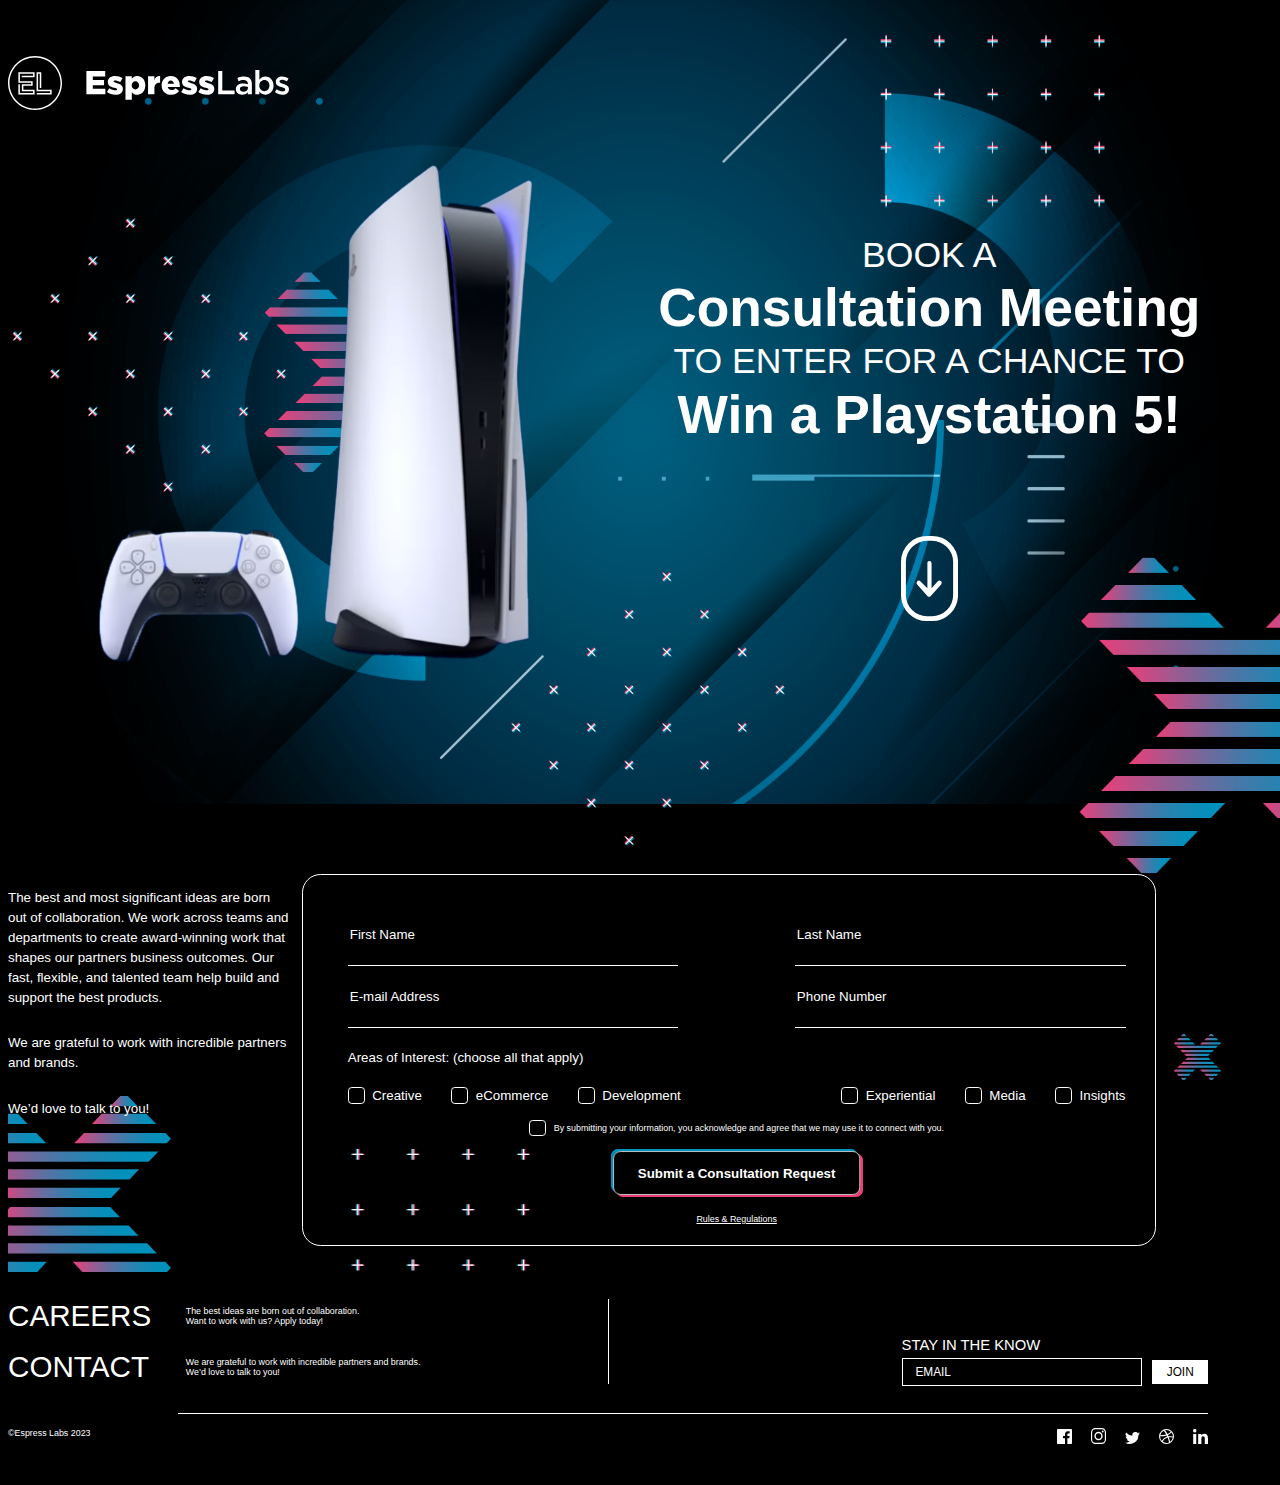
==== commit 0c72d04b: "fix" ====
--- a/app/index.html
+++ b/app/index.html
@@ -32,18 +32,10 @@
 
 				
 				<h1 class="h1">
-					<span>
-							BOOK A
-					</span>
-
-					<div>Consultation Meeting</div>
-				
-
-
-<span>
-	TO ENTER FOR A CHANCE TO
-</span>
-<div>Win a Playstation 5!</div>
+					<span class="xs">BOOK A</span>
+					<span class="xl">Consultation Meeting</span>
+					<span class="xs">TO ENTER FOR A CHANCE TO</span>
+					<span class="xl">Win a Playstation 5!</span>
 
 				</h1>
 
@@ -84,13 +76,13 @@
 					<form action="">
 
 						<div class="form-row">
-							<input type="text" class="input" placeholder="First Name">
-							<input type="text" class="input" placeholder="Last Name">
+							<input type="text" placeholder="First Name" class="input">
+							<input type="text" placeholder="Last Name" class="input">
 						</div>
 
 						<div class="form-row">
-							<input type="text" class="input" placeholder="E-mail Address">
-							<input type="text" class="input" placeholder="Phone Number">
+							<input type="text" placeholder="E-mail Address" class="input">
+							<input type="text" placeholder="Phone Number" class="input">
 						</div>
 
 						<div class="form-title">
--- a/app/css/style.min.css
+++ b/app/css/style.min.css
@@ -1 +1 @@
-body{background:#000;background-image:url("../img/main-bg.png");background-size:100vw;background-repeat:no-repeat;font-family:"Gotham",sans-serif;color:#fff}.h1{font-weight:700;margin-bottom:5.787vw;margin-top:2.5vw}.h1 div{font-size:4.167vw;line-height:1.2}.h1 span{font-weight:300;display:block;font-size:2.778vw;display:block;margin-top:.5vw;line-height:1.2}.header{padding-top:3.762vw}.header .container-fluid{width:89.352vw;padding-left:0;padding-right:0}.logo img{width:21.991vw}.main-screen__row{display:-webkit-box;display:-ms-flexbox;display:flex;-webkit-box-align:center;-ms-flex-align:center;align-items:center;-webkit-box-pack:justify;-ms-flex-pack:justify;justify-content:space-between;padding-top:4vw}.ps-img{width:34vw;margin-left:7vw}.main-screen .container-fluid{width:97vw}.main-screen__col-content{width:50.058vw;text-align:center}.scroll-down{width:4.456vw}.animated-arrow-down{-webkit-animation-duration:2.5s;animation-duration:2.5s;-webkit-animation-name:animated-arrow-down;animation-name:animated-arrow-down;-webkit-animation-iteration-count:infinite;animation-iteration-count:infinite;color:#fff}@-webkit-keyframes animated-arrow-down{0%{-webkit-transform:translateY(-20%);transform:translateY(-20%);opacity:0}50%{opacity:1}75%{opacity:0}100%{-webkit-transform:translateY(20%);transform:translateY(20%);opacity:0}}@keyframes animated-arrow-down{0%{-webkit-transform:translateY(-20%);transform:translateY(-20%);opacity:0}50%{opacity:1}75%{opacity:0}100%{-webkit-transform:translateY(20%);transform:translateY(20%);opacity:0}}.form-section{padding-top:15.5vw;padding-bottom:2.025vw}.form-section .container-fluid{width:89.699vw;max-width:89.699vw}.form-section__row{display:-webkit-box;display:-ms-flexbox;display:flex;-webkit-box-pack:justify;-ms-flex-pack:justify;justify-content:space-between}.form-section__col--text{width:21.991vw;font-size:1.042vw}.form-section__col--text p{line-height:1.5;margin-bottom:2vw}.form-wrapper{width:60.764vw;padding:2.315vw 2.315vw 1.5vw 3.472vw;border:1px solid #fff;border-radius:1.447vw}.form-row{display:-webkit-box;display:-ms-flexbox;display:flex;-webkit-box-pack:justify;-ms-flex-pack:justify;justify-content:space-between}.input{width:25.521vw;padding-bottom:1.736vw;background:rgba(0,0,0,0);border:none;border-bottom:1px solid #fff;outline:none;color:#fff;margin-bottom:1.852vw;font-family:"Gotham",sans-serif;display:block}.input::-webkit-input-placeholder{font-weight:500;font-size:1.042vw;color:#fff}.input::-moz-placeholder{font-weight:500;font-size:1.042vw;color:#fff}.input:-ms-input-placeholder{font-weight:500;font-size:1.042vw;color:#fff}.input::-ms-input-placeholder{font-weight:500;font-size:1.042vw;color:#fff}.input::placeholder{font-weight:500;font-size:1.042vw;color:#fff}.input::-webkit-input-placeholder{color:#fff}.form-title{font-size:1.042vw;font-weight:500;padding-top:1.736vw;padding-bottom:1.736vw}.checkbox-list{display:-webkit-box;display:-ms-flexbox;display:flex}.checkbox-list{display:-webkit-box;display:-ms-flexbox;display:flex;-webkit-box-pack:justify;-ms-flex-pack:justify;justify-content:space-between}.checkbox-col{display:-webkit-box;display:-ms-flexbox;display:flex}.checkbox-wrapper{margin-left:2.3vw;display:-webkit-box;display:-ms-flexbox;display:flex;-webkit-box-align:center;-ms-flex-align:center;align-items:center}.checkbox-wrapper:first-child{margin-left:0}.label{width:1.157vw;height:1.157vw;border:1px solid #fff;margin-bottom:0;border-radius:.289vw;cursor:pointer;margin-right:.6vw}.checkbox{display:none}.text-label{cursor:pointer;margin-bottom:0;font-size:1.042vw}.checkbox:checked+.label{background-image:url("../img/check.svg");background-size:70%;background-position:center;background-repeat:no-repeat}.checkbox-wrapper--xs{margin-left:auto;margin-right:auto;display:-webkit-box;display:-ms-flexbox;display:flex;-webkit-box-pack:center;-ms-flex-pack:center;justify-content:center;margin-top:1.2vw;margin-bottom:.5vw}.checkbox-wrapper--xs .text-label{font-size:.694vw}.button{width:19.676vw;height:3.8vw;display:-webkit-box;display:-ms-flexbox;display:flex;-webkit-box-pack:center;-ms-flex-pack:center;justify-content:center;-webkit-box-align:center;-ms-flex-align:center;align-items:center;background:url("../img/button.svg");background-size:100%;background-repeat:no-repeat;margin-left:auto;margin-right:auto;margin-top:1vw;font-size:1.042vw;font-weight:700;color:#fff;text-decoration:none}.button:hover{color:#fff}.rules{font-size:.694vw;text-decoration:underline;margin-left:auto;margin-right:auto;display:block;text-align:center;margin-top:1.157vw;color:#fff;text-decoration:underline}.rules:hover{color:#fff}.form-section{background:url("../img/x.svg");background-repeat:no-repeat;background-position:bottom -2.894vw left -4.63vw;background-size:17.361vw;position:relative;overflow:hidden}.x2{position:absolute;bottom:0;left:26.794vw;width:14.005vw;-webkit-transform:translateY(47%);-ms-transform:translateY(47%);transform:translateY(47%)}.x3{position:absolute;top:28vw;right:4vw;width:3.646vw}.footer{padding-top:2.083vw;padding-bottom:2.315vw}.footer .container-fluid{width:93.75vw;max-width:93.75vw}.footer__content{margin-bottom:2.315vw;display:-webkit-box;display:-ms-flexbox;display:flex}.footer-col{width:50%;border-right:1px solid #fff}.footer-col:last-child{border-right:none}.footer-row{display:-webkit-box;display:-ms-flexbox;display:flex;-webkit-box-align:center;-ms-flex-align:center;align-items:center;margin-bottom:1.331vw}.footer-row:last-child{margin-bottom:0}.footer-title{text-transform:uppercase;min-width:13.889vw;font-size:2.315vw}.footer-text{font-size:.694vw}.footer-col--form{display:-webkit-box;display:-ms-flexbox;display:flex;-webkit-box-align:end;-ms-flex-align:end;align-items:flex-end;-webkit-box-pack:end;-ms-flex-pack:end;justify-content:flex-end}.footer-form-title{text-transform:uppercase;font-size:1.157vw;margin-bottom:.579vw}.footer-form{display:-webkit-box;display:-ms-flexbox;display:flex;-webkit-box-align:center;-ms-flex-align:center;align-items:center;height:1.852vw}.footer-input{height:100%;width:17.477vw;background:rgba(0,0,0,0);border:1px solid #fff;margin-right:.81vw;color:#fff;padding-left:1vw;font-size:.926vw}.footer-input::-webkit-input-placeholder{color:#fff;font-size:.926vw}.footer-input::-moz-placeholder{color:#fff;font-size:.926vw}.footer-input:-ms-input-placeholder{color:#fff;font-size:.926vw}.footer-input::-ms-input-placeholder{color:#fff;font-size:.926vw}.footer-input::placeholder{color:#fff;font-size:.926vw}.footer-submit{height:100%;width:4.34vw;background:#fff;color:#000;border:none;text-transform:uppercase;font-size:.926vw}.line-wrapper{display:-webkit-box;display:-ms-flexbox;display:flex;-webkit-box-pack:end;-ms-flex-pack:end;justify-content:flex-end}.line{width:80.44vw;height:1px;background:#fff;margin-bottom:1.1vw}.copy{font-size:.694vw}.footer__bottom{display:-webkit-box;display:-ms-flexbox;display:flex;-webkit-box-pack:justify;-ms-flex-pack:justify;justify-content:space-between}.footer-social a{text-decoration:none;margin-left:1.157vw}.footer-social a img{width:1.157vw}@media only screen and (max-width: 800px){body{background-image:url("../img/mobile-bg.png");background-size:293.846vw;background-position:top center}.logo img{width:66.667vw}.header{padding-top:5.128vw}.main-screen__row{-webkit-box-orient:vertical;-webkit-box-direction:normal;-ms-flex-direction:column;flex-direction:column}.ps-img{margin-left:0;width:55.641vw}.main-screen__row{padding-top:9.41vw}.main-screen__col-content{width:98vw}.h1{margin-top:5.128vw;line-height:1.6}.h1 div{font-size:8.718vw}.h1 span{font-size:6.154vw}.scroll-down{width:10.128vw}.form-section{padding-top:42vw;background-image:none}.form-section .container-fluid{width:98vw;max-width:98vw}.form-section__row{-webkit-box-orient:vertical;-webkit-box-direction:normal;-ms-flex-direction:column;flex-direction:column}.form-section__col--text{width:100%;font-size:3.59vw}.form-section__col--text p{margin-bottom:5vw}.form-wrapper{width:100%;border-radius:6.41vw;padding:15.385vw 7.692vw;margin-top:10vw}.input{width:100%;font-size:3.59vw;padding-bottom:4.615vw;margin-bottom:6.923vw}.input::-webkit-input-placeholder{font-size:3.59vw}.input::-moz-placeholder{font-size:3.59vw}.input:-ms-input-placeholder{font-size:3.59vw}.input::-ms-input-placeholder{font-size:3.59vw}.input::placeholder{font-size:3.59vw}.form-row{-webkit-box-orient:vertical;-webkit-box-direction:normal;-ms-flex-direction:column;flex-direction:column}.form-title{font-size:3.59vw;padding-bottom:10vw}.checkbox-col{-webkit-box-orient:vertical;-webkit-box-direction:normal;-ms-flex-direction:column;flex-direction:column}.checkbox-wrapper{margin-left:0;margin-bottom:4vw}.text-label{font-size:3.59vw}.label{width:5.128vw;min-width:5.128vw;height:5.128vw;border-radius:.769vw;margin-right:3vw}.checkbox-wrapper--xs .text-label{font-size:2.564vw}.button{width:68.462vw;height:13vw;margin-top:5vw;font-size:3.59vw}.rules{margin-top:5vw;font-size:2.564vw}.x3{width:14.615vw;top:108vw;right:10vw}.x2{position:absolute;bottom:-8vw;left:61vw;width:26vw}.form-section{padding-bottom:4vw}.footer{padding-top:2.431vw;padding-bottom:2.431vw}.footer .container-fluid{width:79.487vw}.footer__content{-webkit-box-orient:vertical;-webkit-box-direction:normal;-ms-flex-direction:column;flex-direction:column}.footer-col{border-right:none}.footer-col--form{-webkit-box-pack:center;-ms-flex-pack:center;justify-content:center}.footer-col{width:100%;border:none}.footer-row{-webkit-box-orient:vertical;-webkit-box-direction:normal;-ms-flex-direction:column;flex-direction:column;text-align:center}.line{width:100%}.footer__bottom{-webkit-box-orient:vertical;-webkit-box-direction:reverse;-ms-flex-direction:column-reverse;flex-direction:column-reverse;-webkit-box-align:center;-ms-flex-align:center;align-items:center}.footer-title{font-size:10.256vw}.footer-text{font-size:3.077vw;width:80vw;margin-left:auto;margin-right:auto}.footer-row{margin-bottom:4.615vw}.footer-row br{display:none}.footer-form-wrapper{width:100%;margin-top:12.308vw}.footer-form-title{text-align:center;font-size:5.128vw}.footer-form{height:8.205vw;-webkit-box-pack:justify;-ms-flex-pack:justify;justify-content:space-between;margin-bottom:10.513vw}.footer-input{width:58.974vw;font-size:4.103vw}.footer-input::-webkit-input-placeholder{font-size:4.103vw}.footer-input::-moz-placeholder{font-size:4.103vw}.footer-input:-ms-input-placeholder{font-size:4.103vw}.footer-input::-ms-input-placeholder{font-size:4.103vw}.footer-input::placeholder{font-size:4.103vw}.footer-submit{width:16.667vw;font-size:4.103vw}.line{margin-bottom:4.872vw}.footer-social a{margin-left:2.564vw;margin-right:2.564vw}.footer-social a img{width:5.128vw}.copy{font-size:3.077vw;padding-bottom:5vw;padding-top:6.667vw}}+body{background:#000;background-image:url("../img/main-bg.png");background-size:100vw;background-repeat:no-repeat;font-family:"Gotham",sans-serif;color:#fff}.h1{font-weight:700;margin-bottom:5.787vw;margin-top:2.5vw;line-height:1.2}.h1 .xl{font-size:4.167vw;display:block}.h1 .xs{font-weight:300;display:block;font-size:2.778vw}.header{padding-top:3.762vw}.header .container-fluid{width:89.352vw;padding-left:0;padding-right:0}.logo img{width:21.991vw}.main-screen__row{display:-webkit-box;display:-ms-flexbox;display:flex;-webkit-box-align:center;-ms-flex-align:center;align-items:center;-webkit-box-pack:justify;-ms-flex-pack:justify;justify-content:space-between;padding-top:4vw}.ps-img{width:34vw;margin-left:7vw}.main-screen .container-fluid{width:97vw}.main-screen__col-content{width:50.058vw;text-align:center}.scroll-down{width:4.456vw}.animated-arrow-down{-webkit-animation-duration:2.5s;animation-duration:2.5s;-webkit-animation-name:animated-arrow-down;animation-name:animated-arrow-down;-webkit-animation-iteration-count:infinite;animation-iteration-count:infinite;color:#fff}@-webkit-keyframes animated-arrow-down{0%{-webkit-transform:translateY(-20%);transform:translateY(-20%);opacity:0}50%{opacity:1}75%{opacity:0}100%{-webkit-transform:translateY(20%);transform:translateY(20%);opacity:0}}@keyframes animated-arrow-down{0%{-webkit-transform:translateY(-20%);transform:translateY(-20%);opacity:0}50%{opacity:1}75%{opacity:0}100%{-webkit-transform:translateY(20%);transform:translateY(20%);opacity:0}}.form-section{padding-top:15.5vw;padding-bottom:2.025vw}.form-section .container-fluid{width:89.699vw;max-width:89.699vw}.form-section__row{display:-webkit-box;display:-ms-flexbox;display:flex;-webkit-box-pack:justify;-ms-flex-pack:justify;justify-content:space-between}.form-section__col--text{width:21.991vw;font-size:1.042vw}.form-section__col--text p{line-height:1.5;margin-bottom:2vw}.form-wrapper{width:60.764vw;padding:2.315vw 2.315vw 1.5vw 3.472vw;border:1px solid #fff;border-radius:1.447vw}.form-row{display:-webkit-box;display:-ms-flexbox;display:flex;-webkit-box-pack:justify;-ms-flex-pack:justify;justify-content:space-between}.input{width:25.521vw;padding-bottom:1.736vw;padding-top:1.736vw;background:rgba(0,0,0,0);border:none;border-bottom:1px solid #fff;outline:none;color:#fff;font-family:"Gotham",sans-serif;display:block;line-height:1.2}.input::-webkit-input-placeholder{font-weight:500;color:#fff;font-family:"Gotham",sans-serif}.input::-moz-placeholder{font-weight:500;color:#fff;font-family:"Gotham",sans-serif}.input:-ms-input-placeholder{font-weight:500;color:#fff;font-family:"Gotham",sans-serif}.input::-ms-input-placeholder{font-weight:500;color:#fff;font-family:"Gotham",sans-serif}.input::placeholder{font-weight:500;color:#fff;font-family:"Gotham",sans-serif}.input::-webkit-input-placeholder{color:#fff;font-family:"Gotham",sans-serif}.input::-moz-placeholder{color:#fff}.form-title{font-size:1.042vw;font-weight:500;padding-top:1.736vw;padding-bottom:1.736vw}.checkbox-list{display:-webkit-box;display:-ms-flexbox;display:flex}.checkbox-list{display:-webkit-box;display:-ms-flexbox;display:flex;-webkit-box-pack:justify;-ms-flex-pack:justify;justify-content:space-between}.checkbox-col{display:-webkit-box;display:-ms-flexbox;display:flex}.checkbox-wrapper{margin-left:2.3vw;display:-webkit-box;display:-ms-flexbox;display:flex;-webkit-box-align:center;-ms-flex-align:center;align-items:center}.checkbox-wrapper:first-child{margin-left:0}.label{width:1.157vw;height:1.157vw;border:1px solid #fff;margin-bottom:0;border-radius:.289vw;cursor:pointer;margin-right:.6vw}.checkbox{display:none}.text-label{cursor:pointer;margin-bottom:0;font-size:1.042vw}.checkbox:checked+.label{background-image:url("../img/check.svg");background-size:70%;background-position:center;background-repeat:no-repeat}.checkbox-wrapper--xs{margin-left:auto;margin-right:auto;display:-webkit-box;display:-ms-flexbox;display:flex;-webkit-box-pack:center;-ms-flex-pack:center;justify-content:center;margin-top:1.2vw;margin-bottom:.5vw}.checkbox-wrapper--xs .text-label{font-size:.694vw}.button{width:19.676vw;height:3.8vw;display:-webkit-box;display:-ms-flexbox;display:flex;-webkit-box-pack:center;-ms-flex-pack:center;justify-content:center;-webkit-box-align:center;-ms-flex-align:center;align-items:center;background:url("../img/button.svg");background-size:100%;background-repeat:no-repeat;margin-left:auto;margin-right:auto;margin-top:1vw;font-size:1.042vw;font-weight:700;color:#fff;text-decoration:none}.button:hover{color:#fff}.rules{font-size:.694vw;text-decoration:underline;margin-left:auto;margin-right:auto;display:block;text-align:center;margin-top:1.157vw;color:#fff;text-decoration:underline;line-height:1.5}.rules:hover{color:#fff}.form-section{background:url("../img/x.svg");background-repeat:no-repeat;background-position:bottom -2.894vw left -4.63vw;background-size:17.361vw;position:relative;overflow:hidden}.x2{position:absolute;bottom:0;left:26.794vw;width:14.005vw;-webkit-transform:translateY(47%);-ms-transform:translateY(47%);transform:translateY(47%)}.x3{position:absolute;top:28vw;right:4vw;width:3.646vw}.footer{padding-top:2.083vw;padding-bottom:2.315vw}.footer .container-fluid{width:93.75vw;max-width:93.75vw}.footer__content{margin-bottom:2.315vw;display:-webkit-box;display:-ms-flexbox;display:flex}.footer-col{width:50%;border-right:1px solid #fff}.footer-col:last-child{border-right:none}.footer-row{display:-webkit-box;display:-ms-flexbox;display:flex;-webkit-box-align:center;-ms-flex-align:center;align-items:center;margin-bottom:1.331vw}.footer-row:last-child{margin-bottom:0}.footer-title{text-transform:uppercase;min-width:13.889vw;font-size:2.315vw}.footer-text{font-size:.694vw}.footer-col--form{display:-webkit-box;display:-ms-flexbox;display:flex;-webkit-box-align:end;-ms-flex-align:end;align-items:flex-end;-webkit-box-pack:end;-ms-flex-pack:end;justify-content:flex-end}.footer-form-title{text-transform:uppercase;font-size:1.157vw;margin-bottom:.579vw}.footer-form{display:-webkit-box;display:-ms-flexbox;display:flex;-webkit-box-align:center;-ms-flex-align:center;align-items:center;height:1.852vw}.footer-input{height:100%;width:17.477vw;background:rgba(0,0,0,0);border:1px solid #fff;margin-right:.81vw;color:#fff;padding-left:1vw;font-size:.926vw}.footer-input::-webkit-input-placeholder{color:#fff;font-size:.926vw}.footer-input::-moz-placeholder{color:#fff;font-size:.926vw}.footer-input:-ms-input-placeholder{color:#fff;font-size:.926vw}.footer-input::-ms-input-placeholder{color:#fff;font-size:.926vw}.footer-input::placeholder{color:#fff;font-size:.926vw}.footer-submit{height:100%;width:4.34vw;background:#fff;color:#000;border:none;text-transform:uppercase;font-size:.926vw}.line-wrapper{display:-webkit-box;display:-ms-flexbox;display:flex;-webkit-box-pack:end;-ms-flex-pack:end;justify-content:flex-end}.line{width:80.44vw;height:1px;background:#fff;margin-bottom:1.1vw}.copy{font-size:.694vw}.footer__bottom{display:-webkit-box;display:-ms-flexbox;display:flex;-webkit-box-pack:justify;-ms-flex-pack:justify;justify-content:space-between}.footer-social a{text-decoration:none;margin-left:1.157vw}.footer-social a img{width:1.157vw}@media only screen and (max-width: 800px){body{background-image:url("../img/mobile-bg.png");background-size:293.846vw;background-position:top center}.logo img{width:66.667vw}.header{padding-top:5.128vw}.main-screen__row{-webkit-box-orient:vertical;-webkit-box-direction:normal;-ms-flex-direction:column;flex-direction:column}.ps-img{margin-left:0;width:55.641vw}.main-screen__row{padding-top:9.41vw}.main-screen__col-content{width:98vw}.h1{margin-top:5.128vw;line-height:1.6}.h1 div{font-size:8.718vw}.h1 span{font-size:6.154vw}.scroll-down{width:10.128vw}.form-section{padding-top:42vw;background-image:none}.form-section .container-fluid{width:98vw;max-width:98vw}.form-section__row{-webkit-box-orient:vertical;-webkit-box-direction:normal;-ms-flex-direction:column;flex-direction:column}.form-section__col--text{width:100%;font-size:3.59vw}.form-section__col--text p{margin-bottom:5vw}.form-wrapper{width:100%;border-radius:6.41vw;padding:15.385vw 7.692vw;margin-top:10vw}.input{width:100%;font-size:3.59vw;padding-bottom:4.615vw;padding-top:4.615vw}.form-row{-webkit-box-orient:vertical;-webkit-box-direction:normal;-ms-flex-direction:column;flex-direction:column}.form-title{font-size:3.59vw;padding-bottom:10vw}.checkbox-col{-webkit-box-orient:vertical;-webkit-box-direction:normal;-ms-flex-direction:column;flex-direction:column}.checkbox-wrapper{margin-left:0;margin-bottom:4vw}.text-label{font-size:3.59vw}.label{width:5.128vw;min-width:5.128vw;height:5.128vw;border-radius:.769vw;margin-right:3vw}.checkbox-wrapper--xs .text-label{font-size:2.564vw}.button{width:68.462vw;height:13vw;margin-top:5vw;font-size:3.59vw}.rules{margin-top:5vw;font-size:2.564vw}.x3{width:14.615vw;top:108vw;right:10vw}.x2{position:absolute;bottom:-8vw;left:61vw;width:26vw}.form-section{padding-bottom:4vw}.footer{padding-top:2.431vw;padding-bottom:2.431vw}.footer .container-fluid{width:79.487vw}.footer__content{-webkit-box-orient:vertical;-webkit-box-direction:normal;-ms-flex-direction:column;flex-direction:column}.footer-col{border-right:none}.footer-col--form{-webkit-box-pack:center;-ms-flex-pack:center;justify-content:center}.footer-col{width:100%;border:none}.footer-row{-webkit-box-orient:vertical;-webkit-box-direction:normal;-ms-flex-direction:column;flex-direction:column;text-align:center}.line{width:100%}.footer__bottom{-webkit-box-orient:vertical;-webkit-box-direction:reverse;-ms-flex-direction:column-reverse;flex-direction:column-reverse;-webkit-box-align:center;-ms-flex-align:center;align-items:center}.footer-title{font-size:10.256vw}.footer-text{font-size:3.077vw;width:80vw;margin-left:auto;margin-right:auto}.footer-row{margin-bottom:4.615vw}.footer-row br{display:none}.footer-form-wrapper{width:100%;margin-top:12.308vw}.footer-form-title{text-align:center;font-size:5.128vw}.footer-form{height:8.205vw;-webkit-box-pack:justify;-ms-flex-pack:justify;justify-content:space-between;margin-bottom:10.513vw}.footer-input{width:58.974vw;font-size:4.103vw}.footer-input::-webkit-input-placeholder{font-size:4.103vw}.footer-input::-moz-placeholder{font-size:4.103vw}.footer-input:-ms-input-placeholder{font-size:4.103vw}.footer-input::-ms-input-placeholder{font-size:4.103vw}.footer-input::placeholder{font-size:4.103vw}.footer-submit{width:16.667vw;font-size:4.103vw}.line{margin-bottom:4.872vw}.footer-social a{margin-left:2.564vw;margin-right:2.564vw}.footer-social a img{width:5.128vw}.copy{font-size:3.077vw;padding-bottom:5vw;padding-top:6.667vw}}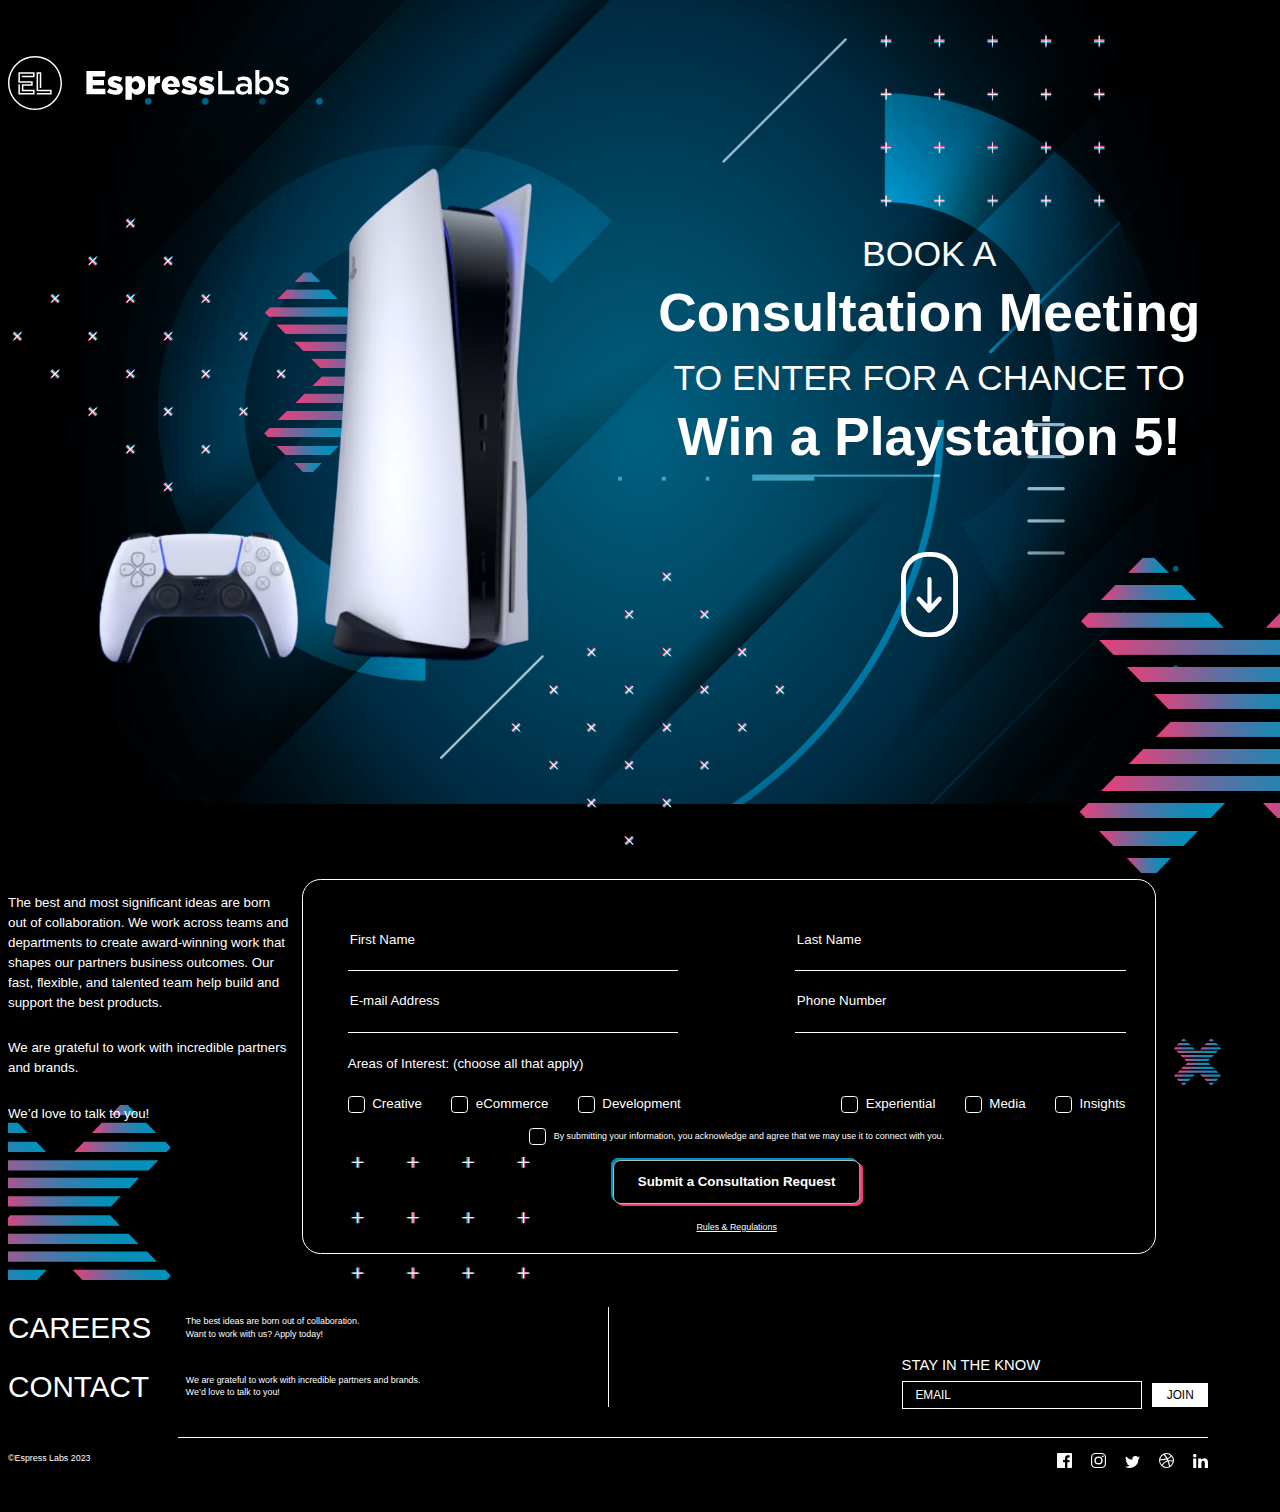
==== commit e015bbbc: "fix" ====
--- a/app/index.html
+++ b/app/index.html
@@ -31,13 +31,12 @@
 			<div class="main-screen__col main-screen__col-content">
 
 				
-				<h1 class="h1">
-					<span class="xs">BOOK A</span>
-					<span class="xl">Consultation Meeting</span>
-					<span class="xs">TO ENTER FOR A CHANCE TO</span>
-					<span class="xl">Win a Playstation 5!</span>
-
-				</h1>
+				<div class="h1">
+					<div class="xs">BOOK A</div>
+					<div class="xl">Consultation Meeting</div>
+					<div class="xs">TO ENTER FOR A CHANCE TO</div>
+					<div class="xl">Win a Playstation 5!</div>
+				</div>
 
 				<svg id="scroll-down" xmlns="http://www.w3.org/2000/svg" width="77" height="115" viewBox="0 0 77 115" class="scroll-down">
 					<path id="Контур_1" data-name="Контур 1" d="M35.06,115h6.88A35.045,35.045,0,0,0,77,80.092V34.908A35.045,35.045,0,0,0,41.94,0H35.06A35.045,35.045,0,0,0,0,34.908V80.092A35.045,35.045,0,0,0,35.06,115ZM6.615,34.908A28.425,28.425,0,0,1,35.06,6.586h6.88A28.425,28.425,0,0,1,70.385,34.908V80.092A28.425,28.425,0,0,1,41.94,108.414H35.06A28.425,28.425,0,0,1,6.615,80.092Z" fill="#fff" fill-rule="evenodd"/>
--- a/app/css/style.min.css
+++ b/app/css/style.min.css
@@ -1 +1 @@
-body{background:#000;background-image:url("../img/main-bg.png");background-size:100vw;background-repeat:no-repeat;font-family:"Gotham",sans-serif;color:#fff}.h1{font-weight:700;margin-bottom:5.787vw;margin-top:2.5vw;line-height:1.2}.h1 .xl{font-size:4.167vw;display:block}.h1 .xs{font-weight:300;display:block;font-size:2.778vw}.header{padding-top:3.762vw}.header .container-fluid{width:89.352vw;padding-left:0;padding-right:0}.logo img{width:21.991vw}.main-screen__row{display:-webkit-box;display:-ms-flexbox;display:flex;-webkit-box-align:center;-ms-flex-align:center;align-items:center;-webkit-box-pack:justify;-ms-flex-pack:justify;justify-content:space-between;padding-top:4vw}.ps-img{width:34vw;margin-left:7vw}.main-screen .container-fluid{width:97vw}.main-screen__col-content{width:50.058vw;text-align:center}.scroll-down{width:4.456vw}.animated-arrow-down{-webkit-animation-duration:2.5s;animation-duration:2.5s;-webkit-animation-name:animated-arrow-down;animation-name:animated-arrow-down;-webkit-animation-iteration-count:infinite;animation-iteration-count:infinite;color:#fff}@-webkit-keyframes animated-arrow-down{0%{-webkit-transform:translateY(-20%);transform:translateY(-20%);opacity:0}50%{opacity:1}75%{opacity:0}100%{-webkit-transform:translateY(20%);transform:translateY(20%);opacity:0}}@keyframes animated-arrow-down{0%{-webkit-transform:translateY(-20%);transform:translateY(-20%);opacity:0}50%{opacity:1}75%{opacity:0}100%{-webkit-transform:translateY(20%);transform:translateY(20%);opacity:0}}.form-section{padding-top:15.5vw;padding-bottom:2.025vw}.form-section .container-fluid{width:89.699vw;max-width:89.699vw}.form-section__row{display:-webkit-box;display:-ms-flexbox;display:flex;-webkit-box-pack:justify;-ms-flex-pack:justify;justify-content:space-between}.form-section__col--text{width:21.991vw;font-size:1.042vw}.form-section__col--text p{line-height:1.5;margin-bottom:2vw}.form-wrapper{width:60.764vw;padding:2.315vw 2.315vw 1.5vw 3.472vw;border:1px solid #fff;border-radius:1.447vw}.form-row{display:-webkit-box;display:-ms-flexbox;display:flex;-webkit-box-pack:justify;-ms-flex-pack:justify;justify-content:space-between}.input{width:25.521vw;padding-bottom:1.736vw;padding-top:1.736vw;background:rgba(0,0,0,0);border:none;border-bottom:1px solid #fff;outline:none;color:#fff;font-family:"Gotham",sans-serif;display:block;line-height:1.2}.input::-webkit-input-placeholder{font-weight:500;color:#fff;font-family:"Gotham",sans-serif}.input::-moz-placeholder{font-weight:500;color:#fff;font-family:"Gotham",sans-serif}.input:-ms-input-placeholder{font-weight:500;color:#fff;font-family:"Gotham",sans-serif}.input::-ms-input-placeholder{font-weight:500;color:#fff;font-family:"Gotham",sans-serif}.input::placeholder{font-weight:500;color:#fff;font-family:"Gotham",sans-serif}.input::-webkit-input-placeholder{color:#fff;font-family:"Gotham",sans-serif}.input::-moz-placeholder{color:#fff}.form-title{font-size:1.042vw;font-weight:500;padding-top:1.736vw;padding-bottom:1.736vw}.checkbox-list{display:-webkit-box;display:-ms-flexbox;display:flex}.checkbox-list{display:-webkit-box;display:-ms-flexbox;display:flex;-webkit-box-pack:justify;-ms-flex-pack:justify;justify-content:space-between}.checkbox-col{display:-webkit-box;display:-ms-flexbox;display:flex}.checkbox-wrapper{margin-left:2.3vw;display:-webkit-box;display:-ms-flexbox;display:flex;-webkit-box-align:center;-ms-flex-align:center;align-items:center}.checkbox-wrapper:first-child{margin-left:0}.label{width:1.157vw;height:1.157vw;border:1px solid #fff;margin-bottom:0;border-radius:.289vw;cursor:pointer;margin-right:.6vw}.checkbox{display:none}.text-label{cursor:pointer;margin-bottom:0;font-size:1.042vw}.checkbox:checked+.label{background-image:url("../img/check.svg");background-size:70%;background-position:center;background-repeat:no-repeat}.checkbox-wrapper--xs{margin-left:auto;margin-right:auto;display:-webkit-box;display:-ms-flexbox;display:flex;-webkit-box-pack:center;-ms-flex-pack:center;justify-content:center;margin-top:1.2vw;margin-bottom:.5vw}.checkbox-wrapper--xs .text-label{font-size:.694vw}.button{width:19.676vw;height:3.8vw;display:-webkit-box;display:-ms-flexbox;display:flex;-webkit-box-pack:center;-ms-flex-pack:center;justify-content:center;-webkit-box-align:center;-ms-flex-align:center;align-items:center;background:url("../img/button.svg");background-size:100%;background-repeat:no-repeat;margin-left:auto;margin-right:auto;margin-top:1vw;font-size:1.042vw;font-weight:700;color:#fff;text-decoration:none}.button:hover{color:#fff}.rules{font-size:.694vw;text-decoration:underline;margin-left:auto;margin-right:auto;display:block;text-align:center;margin-top:1.157vw;color:#fff;text-decoration:underline;line-height:1.5}.rules:hover{color:#fff}.form-section{background:url("../img/x.svg");background-repeat:no-repeat;background-position:bottom -2.894vw left -4.63vw;background-size:17.361vw;position:relative;overflow:hidden}.x2{position:absolute;bottom:0;left:26.794vw;width:14.005vw;-webkit-transform:translateY(47%);-ms-transform:translateY(47%);transform:translateY(47%)}.x3{position:absolute;top:28vw;right:4vw;width:3.646vw}.footer{padding-top:2.083vw;padding-bottom:2.315vw}.footer .container-fluid{width:93.75vw;max-width:93.75vw}.footer__content{margin-bottom:2.315vw;display:-webkit-box;display:-ms-flexbox;display:flex}.footer-col{width:50%;border-right:1px solid #fff}.footer-col:last-child{border-right:none}.footer-row{display:-webkit-box;display:-ms-flexbox;display:flex;-webkit-box-align:center;-ms-flex-align:center;align-items:center;margin-bottom:1.331vw}.footer-row:last-child{margin-bottom:0}.footer-title{text-transform:uppercase;min-width:13.889vw;font-size:2.315vw}.footer-text{font-size:.694vw}.footer-col--form{display:-webkit-box;display:-ms-flexbox;display:flex;-webkit-box-align:end;-ms-flex-align:end;align-items:flex-end;-webkit-box-pack:end;-ms-flex-pack:end;justify-content:flex-end}.footer-form-title{text-transform:uppercase;font-size:1.157vw;margin-bottom:.579vw}.footer-form{display:-webkit-box;display:-ms-flexbox;display:flex;-webkit-box-align:center;-ms-flex-align:center;align-items:center;height:1.852vw}.footer-input{height:100%;width:17.477vw;background:rgba(0,0,0,0);border:1px solid #fff;margin-right:.81vw;color:#fff;padding-left:1vw;font-size:.926vw}.footer-input::-webkit-input-placeholder{color:#fff;font-size:.926vw}.footer-input::-moz-placeholder{color:#fff;font-size:.926vw}.footer-input:-ms-input-placeholder{color:#fff;font-size:.926vw}.footer-input::-ms-input-placeholder{color:#fff;font-size:.926vw}.footer-input::placeholder{color:#fff;font-size:.926vw}.footer-submit{height:100%;width:4.34vw;background:#fff;color:#000;border:none;text-transform:uppercase;font-size:.926vw}.line-wrapper{display:-webkit-box;display:-ms-flexbox;display:flex;-webkit-box-pack:end;-ms-flex-pack:end;justify-content:flex-end}.line{width:80.44vw;height:1px;background:#fff;margin-bottom:1.1vw}.copy{font-size:.694vw}.footer__bottom{display:-webkit-box;display:-ms-flexbox;display:flex;-webkit-box-pack:justify;-ms-flex-pack:justify;justify-content:space-between}.footer-social a{text-decoration:none;margin-left:1.157vw}.footer-social a img{width:1.157vw}@media only screen and (max-width: 800px){body{background-image:url("../img/mobile-bg.png");background-size:293.846vw;background-position:top center}.logo img{width:66.667vw}.header{padding-top:5.128vw}.main-screen__row{-webkit-box-orient:vertical;-webkit-box-direction:normal;-ms-flex-direction:column;flex-direction:column}.ps-img{margin-left:0;width:55.641vw}.main-screen__row{padding-top:9.41vw}.main-screen__col-content{width:98vw}.h1{margin-top:5.128vw;line-height:1.6}.h1 div{font-size:8.718vw}.h1 span{font-size:6.154vw}.scroll-down{width:10.128vw}.form-section{padding-top:42vw;background-image:none}.form-section .container-fluid{width:98vw;max-width:98vw}.form-section__row{-webkit-box-orient:vertical;-webkit-box-direction:normal;-ms-flex-direction:column;flex-direction:column}.form-section__col--text{width:100%;font-size:3.59vw}.form-section__col--text p{margin-bottom:5vw}.form-wrapper{width:100%;border-radius:6.41vw;padding:15.385vw 7.692vw;margin-top:10vw}.input{width:100%;font-size:3.59vw;padding-bottom:4.615vw;padding-top:4.615vw}.form-row{-webkit-box-orient:vertical;-webkit-box-direction:normal;-ms-flex-direction:column;flex-direction:column}.form-title{font-size:3.59vw;padding-bottom:10vw}.checkbox-col{-webkit-box-orient:vertical;-webkit-box-direction:normal;-ms-flex-direction:column;flex-direction:column}.checkbox-wrapper{margin-left:0;margin-bottom:4vw}.text-label{font-size:3.59vw}.label{width:5.128vw;min-width:5.128vw;height:5.128vw;border-radius:.769vw;margin-right:3vw}.checkbox-wrapper--xs .text-label{font-size:2.564vw}.button{width:68.462vw;height:13vw;margin-top:5vw;font-size:3.59vw}.rules{margin-top:5vw;font-size:2.564vw}.x3{width:14.615vw;top:108vw;right:10vw}.x2{position:absolute;bottom:-8vw;left:61vw;width:26vw}.form-section{padding-bottom:4vw}.footer{padding-top:2.431vw;padding-bottom:2.431vw}.footer .container-fluid{width:79.487vw}.footer__content{-webkit-box-orient:vertical;-webkit-box-direction:normal;-ms-flex-direction:column;flex-direction:column}.footer-col{border-right:none}.footer-col--form{-webkit-box-pack:center;-ms-flex-pack:center;justify-content:center}.footer-col{width:100%;border:none}.footer-row{-webkit-box-orient:vertical;-webkit-box-direction:normal;-ms-flex-direction:column;flex-direction:column;text-align:center}.line{width:100%}.footer__bottom{-webkit-box-orient:vertical;-webkit-box-direction:reverse;-ms-flex-direction:column-reverse;flex-direction:column-reverse;-webkit-box-align:center;-ms-flex-align:center;align-items:center}.footer-title{font-size:10.256vw}.footer-text{font-size:3.077vw;width:80vw;margin-left:auto;margin-right:auto}.footer-row{margin-bottom:4.615vw}.footer-row br{display:none}.footer-form-wrapper{width:100%;margin-top:12.308vw}.footer-form-title{text-align:center;font-size:5.128vw}.footer-form{height:8.205vw;-webkit-box-pack:justify;-ms-flex-pack:justify;justify-content:space-between;margin-bottom:10.513vw}.footer-input{width:58.974vw;font-size:4.103vw}.footer-input::-webkit-input-placeholder{font-size:4.103vw}.footer-input::-moz-placeholder{font-size:4.103vw}.footer-input:-ms-input-placeholder{font-size:4.103vw}.footer-input::-ms-input-placeholder{font-size:4.103vw}.footer-input::placeholder{font-size:4.103vw}.footer-submit{width:16.667vw;font-size:4.103vw}.line{margin-bottom:4.872vw}.footer-social a{margin-left:2.564vw;margin-right:2.564vw}.footer-social a img{width:5.128vw}.copy{font-size:3.077vw;padding-bottom:5vw;padding-top:6.667vw}}+body{background:#000;background-image:url("../img/main-bg.png");background-size:100vw;background-repeat:no-repeat;font-family:"Gotham",sans-serif;color:#fff;line-height:1.4}.h1{font-weight:700;margin-bottom:5.787vw;margin-top:2.5vw}.h1 .xl{font-size:4.167vw;display:block;line-height:4.167vw}.h1 .xs{font-weight:300;display:block;font-size:2.778vw;line-height:5vw;margin-top:.5vw}.header{padding-top:3.762vw}.header .container-fluid{width:89.352vw;padding-left:0;padding-right:0}.logo img{width:21.991vw}.main-screen__row{display:-webkit-box;display:-ms-flexbox;display:flex;-webkit-box-align:center;-ms-flex-align:center;align-items:center;-webkit-box-pack:justify;-ms-flex-pack:justify;justify-content:space-between;padding-top:4vw}.ps-img{width:34vw;margin-left:7vw}.main-screen .container-fluid{width:97vw}.main-screen__col-content{width:50.058vw;text-align:center}.scroll-down{width:4.456vw}.animated-arrow-down{-webkit-animation-duration:2.5s;animation-duration:2.5s;-webkit-animation-name:animated-arrow-down;animation-name:animated-arrow-down;-webkit-animation-iteration-count:infinite;animation-iteration-count:infinite;color:#fff}@-webkit-keyframes animated-arrow-down{0%{-webkit-transform:translateY(-20%);transform:translateY(-20%);opacity:0}50%{opacity:1}75%{opacity:0}100%{-webkit-transform:translateY(20%);transform:translateY(20%);opacity:0}}@keyframes animated-arrow-down{0%{-webkit-transform:translateY(-20%);transform:translateY(-20%);opacity:0}50%{opacity:1}75%{opacity:0}100%{-webkit-transform:translateY(20%);transform:translateY(20%);opacity:0}}.form-section{padding-top:15.5vw;padding-bottom:2.025vw}.form-section .container-fluid{width:89.699vw;max-width:89.699vw}.form-section__row{display:-webkit-box;display:-ms-flexbox;display:flex;-webkit-box-pack:justify;-ms-flex-pack:justify;justify-content:space-between}.form-section__col--text{width:21.991vw;font-size:1.042vw}.form-section__col--text p{line-height:1.5;margin-bottom:2vw}.form-wrapper{width:60.764vw;padding:2.315vw 2.315vw 1.5vw 3.472vw;border:1px solid #fff;border-radius:1.447vw}.form-row{display:-webkit-box;display:-ms-flexbox;display:flex;-webkit-box-pack:justify;-ms-flex-pack:justify;justify-content:space-between}.input{width:25.521vw;padding-bottom:1.736vw;padding-top:1.736vw;background:rgba(0,0,0,0);border:none;border-bottom:1px solid #fff;outline:none;color:#fff;font-family:"Gotham",sans-serif;display:block;line-height:1.2}.input::-webkit-input-placeholder{font-weight:500;color:#fff;font-family:"Gotham",sans-serif}.input::-moz-placeholder{font-weight:500;color:#fff;font-family:"Gotham",sans-serif}.input:-ms-input-placeholder{font-weight:500;color:#fff;font-family:"Gotham",sans-serif}.input::-ms-input-placeholder{font-weight:500;color:#fff;font-family:"Gotham",sans-serif}.input::placeholder{font-weight:500;color:#fff;font-family:"Gotham",sans-serif}.input::-webkit-input-placeholder{color:#fff;font-family:"Gotham",sans-serif}.input::-moz-placeholder{color:#fff}.form-title{font-size:1.042vw;font-weight:500;padding-top:1.736vw;padding-bottom:1.736vw}.checkbox-list{display:-webkit-box;display:-ms-flexbox;display:flex}.checkbox-list{display:-webkit-box;display:-ms-flexbox;display:flex;-webkit-box-pack:justify;-ms-flex-pack:justify;justify-content:space-between}.checkbox-col{display:-webkit-box;display:-ms-flexbox;display:flex}.checkbox-wrapper{margin-left:2.3vw;display:-webkit-box;display:-ms-flexbox;display:flex;-webkit-box-align:center;-ms-flex-align:center;align-items:center}.checkbox-wrapper:first-child{margin-left:0}.label{width:1.157vw;height:1.157vw;border:1px solid #fff;margin-bottom:0;border-radius:.289vw;cursor:pointer;margin-right:.6vw}.checkbox{display:none}.text-label{cursor:pointer;margin-bottom:0;font-size:1.042vw;line-height:1.2}.checkbox:checked+.label{background-image:url("../img/check.svg");background-size:70%;background-position:center;background-repeat:no-repeat}.checkbox-wrapper--xs{margin-left:auto;margin-right:auto;display:-webkit-box;display:-ms-flexbox;display:flex;-webkit-box-pack:center;-ms-flex-pack:center;justify-content:center;margin-top:1.2vw;margin-bottom:.5vw}.checkbox-wrapper--xs .text-label{font-size:.694vw}.button{width:19.676vw;height:3.8vw;display:-webkit-box;display:-ms-flexbox;display:flex;-webkit-box-pack:center;-ms-flex-pack:center;justify-content:center;-webkit-box-align:center;-ms-flex-align:center;align-items:center;background:url("../img/button.svg");background-size:100%;background-repeat:no-repeat;margin-left:auto;margin-right:auto;margin-top:1vw;font-size:1.042vw;font-weight:700;color:#fff;text-decoration:none}.button:hover{color:#fff}.rules{font-size:.694vw;text-decoration:underline;margin-left:auto;margin-right:auto;display:block;text-align:center;margin-top:1.157vw;color:#fff;text-decoration:underline;line-height:1.5}.rules:hover{color:#fff}.form-section{background:url("../img/x.svg");background-repeat:no-repeat;background-position:bottom -2.894vw left -4.63vw;background-size:17.361vw;position:relative;overflow:hidden}.x2{position:absolute;bottom:0;left:26.794vw;width:14.005vw;-webkit-transform:translateY(47%);-ms-transform:translateY(47%);transform:translateY(47%)}.x3{position:absolute;top:28vw;right:4vw;width:3.646vw}.footer{padding-top:2.083vw;padding-bottom:2.315vw}.footer .container-fluid{width:93.75vw;max-width:93.75vw}.footer__content{margin-bottom:2.315vw;display:-webkit-box;display:-ms-flexbox;display:flex}.footer-col{width:50%;border-right:1px solid #fff}.footer-col:last-child{border-right:none}.footer-row{display:-webkit-box;display:-ms-flexbox;display:flex;-webkit-box-align:center;-ms-flex-align:center;align-items:center;margin-bottom:1.331vw}.footer-row:last-child{margin-bottom:0}.footer-title{text-transform:uppercase;min-width:13.889vw;font-size:2.315vw}.footer-text{font-size:.694vw}.footer-col--form{display:-webkit-box;display:-ms-flexbox;display:flex;-webkit-box-align:end;-ms-flex-align:end;align-items:flex-end;-webkit-box-pack:end;-ms-flex-pack:end;justify-content:flex-end}.footer-form-title{text-transform:uppercase;font-size:1.157vw;margin-bottom:.579vw}.footer-form{display:-webkit-box;display:-ms-flexbox;display:flex;-webkit-box-align:center;-ms-flex-align:center;align-items:center;height:1.852vw}.footer-input{height:100%;width:17.477vw;background:rgba(0,0,0,0);border:1px solid #fff;margin-right:.81vw;color:#fff;padding-left:1vw;font-size:.926vw}.footer-input::-webkit-input-placeholder{color:#fff;font-size:.926vw}.footer-input::-moz-placeholder{color:#fff;font-size:.926vw}.footer-input:-ms-input-placeholder{color:#fff;font-size:.926vw}.footer-input::-ms-input-placeholder{color:#fff;font-size:.926vw}.footer-input::placeholder{color:#fff;font-size:.926vw}.footer-submit{height:100%;width:4.34vw;background:#fff;color:#000;border:none;text-transform:uppercase;font-size:.926vw}.line-wrapper{display:-webkit-box;display:-ms-flexbox;display:flex;-webkit-box-pack:end;-ms-flex-pack:end;justify-content:flex-end}.line{width:80.44vw;height:1px;background:#fff;margin-bottom:1.1vw}.copy{font-size:.694vw}.footer__bottom{display:-webkit-box;display:-ms-flexbox;display:flex;-webkit-box-pack:justify;-ms-flex-pack:justify;justify-content:space-between}.footer-social a{text-decoration:none;margin-left:1.157vw}.footer-social a img{width:1.157vw}@media only screen and (max-width: 800px){body{background-image:url("../img/mobile-bg.png");background-size:293.846vw;background-position:top center}.logo img{width:66.667vw}.header{padding-top:5.128vw}.main-screen__row{-webkit-box-orient:vertical;-webkit-box-direction:normal;-ms-flex-direction:column;flex-direction:column}.ps-img{margin-left:0;width:55.641vw}.main-screen__row{padding-top:9.41vw}.main-screen__col-content{width:98vw}.h1{margin-top:5.128vw}.h1 .xl{font-size:8.718vw;line-height:10vw}.h1 .xs{font-size:6.154vw;line-height:10vw}.scroll-down{width:10.128vw}.form-section{padding-top:42vw;background-image:none}.form-section .container-fluid{width:98vw;max-width:98vw}.form-section__row{-webkit-box-orient:vertical;-webkit-box-direction:normal;-ms-flex-direction:column;flex-direction:column}.form-section__col--text{width:100%;font-size:3.59vw}.form-section__col--text p{margin-bottom:5vw}.form-wrapper{width:100%;border-radius:6.41vw;padding:15.385vw 7.692vw;margin-top:10vw}.input{width:100%;font-size:3.59vw;padding-bottom:4.615vw;padding-top:4.615vw}.form-row{-webkit-box-orient:vertical;-webkit-box-direction:normal;-ms-flex-direction:column;flex-direction:column}.form-title{font-size:3.59vw;padding-bottom:10vw;padding-top:10vw}.checkbox-col{-webkit-box-orient:vertical;-webkit-box-direction:normal;-ms-flex-direction:column;flex-direction:column}.checkbox-wrapper{margin-left:0;margin-bottom:4vw}.text-label{font-size:3.59vw}.label{width:5.128vw;min-width:5.128vw;height:5.128vw;border-radius:.769vw;margin-right:3vw}.checkbox-wrapper--xs .text-label{font-size:2.564vw}.button{width:68.462vw;height:13vw;margin-top:5vw;font-size:3.59vw}.rules{margin-top:5vw;font-size:2.564vw}.x3{width:14.615vw;top:108vw;right:10vw}.x2{position:absolute;bottom:-8vw;left:61vw;width:26vw}.form-section{padding-bottom:4vw}.footer{padding-top:2.431vw;padding-bottom:2.431vw}.footer .container-fluid{width:79.487vw}.footer__content{-webkit-box-orient:vertical;-webkit-box-direction:normal;-ms-flex-direction:column;flex-direction:column}.footer-col{border-right:none}.footer-col--form{-webkit-box-pack:center;-ms-flex-pack:center;justify-content:center}.footer-col{width:100%;border:none}.footer-row{-webkit-box-orient:vertical;-webkit-box-direction:normal;-ms-flex-direction:column;flex-direction:column;text-align:center}.line{width:100%}.footer__bottom{-webkit-box-orient:vertical;-webkit-box-direction:reverse;-ms-flex-direction:column-reverse;flex-direction:column-reverse;-webkit-box-align:center;-ms-flex-align:center;align-items:center}.footer-title{font-size:10.256vw}.footer-text{font-size:3.077vw;width:80vw;margin-left:auto;margin-right:auto}.footer-row{margin-bottom:4.615vw}.footer-row br{display:none}.footer-form-wrapper{width:100%;margin-top:12.308vw}.footer-form-title{text-align:center;font-size:5.128vw}.footer-form{height:8.205vw;-webkit-box-pack:justify;-ms-flex-pack:justify;justify-content:space-between;margin-bottom:10.513vw}.footer-input{width:58.974vw;font-size:4.103vw}.footer-input::-webkit-input-placeholder{font-size:4.103vw}.footer-input::-moz-placeholder{font-size:4.103vw}.footer-input:-ms-input-placeholder{font-size:4.103vw}.footer-input::-ms-input-placeholder{font-size:4.103vw}.footer-input::placeholder{font-size:4.103vw}.footer-submit{width:16.667vw;font-size:4.103vw}.line{margin-bottom:4.872vw}.footer-social a{margin-left:2.564vw;margin-right:2.564vw}.footer-social a img{width:5.128vw}.copy{font-size:3.077vw;padding-bottom:5vw;padding-top:6.667vw}}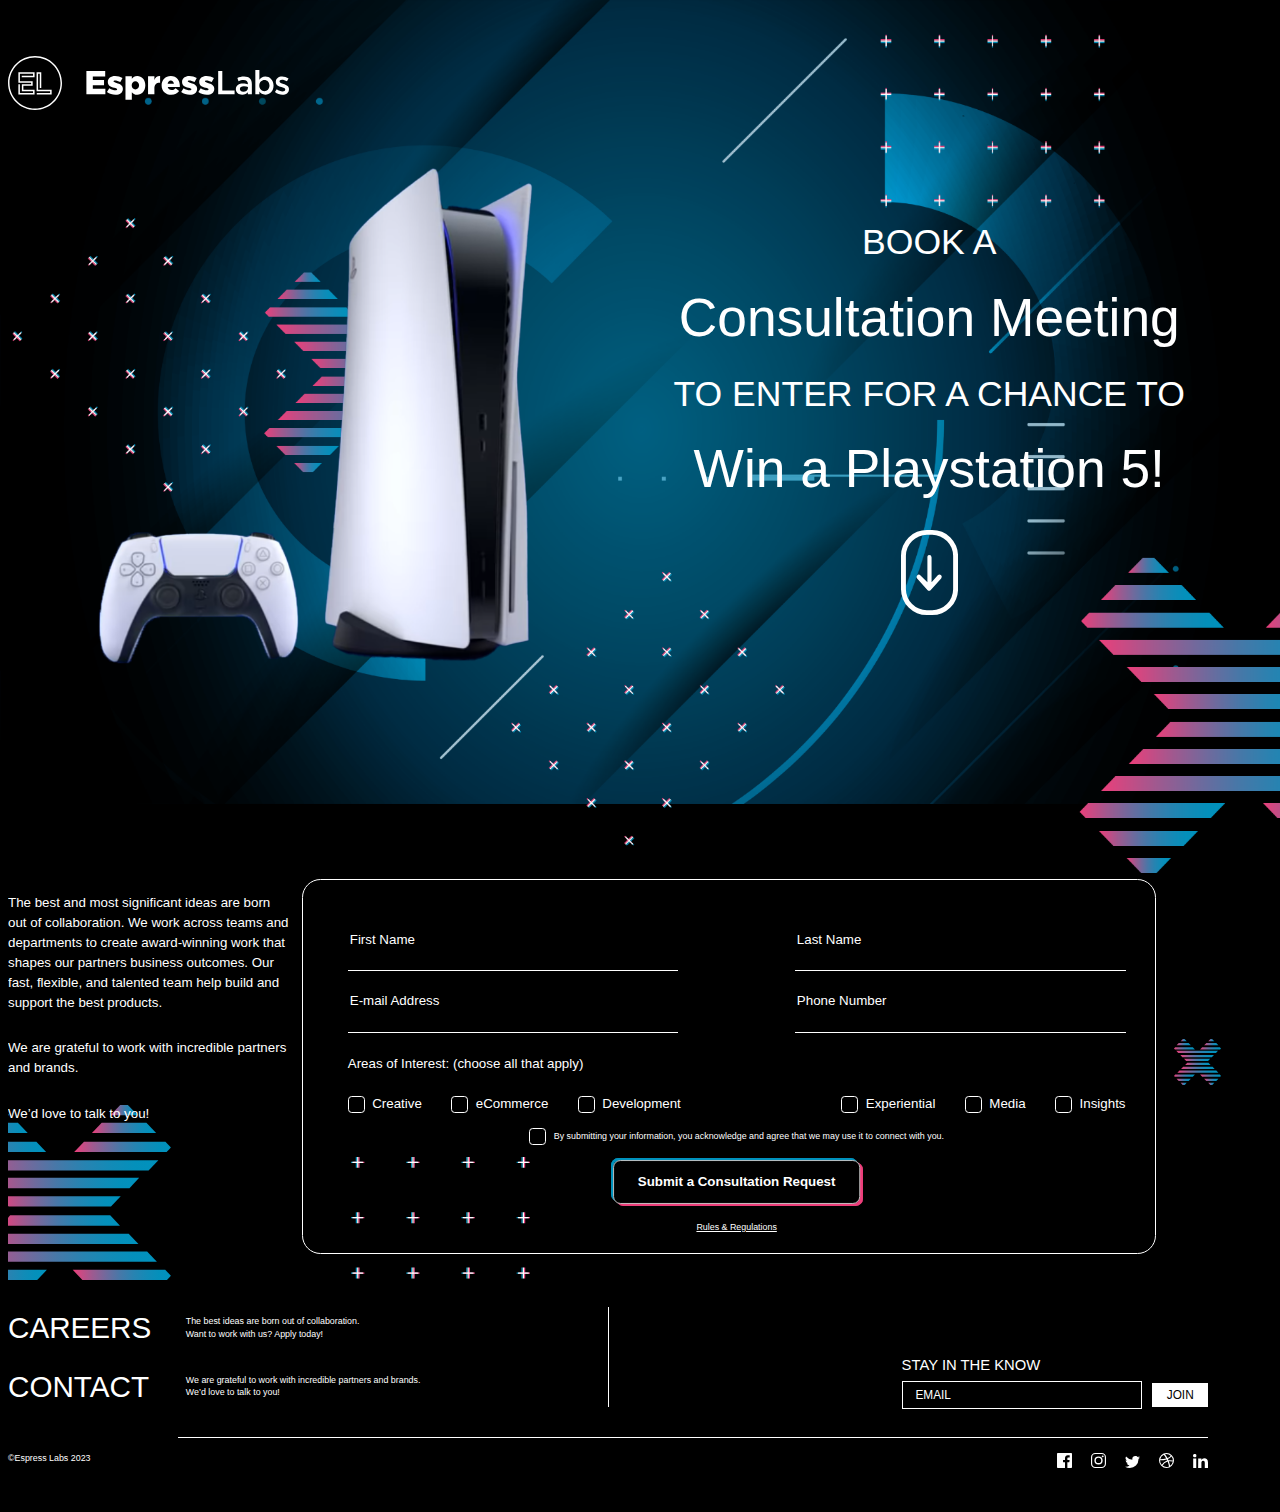
==== commit 2a174473: "fix" ====
--- a/app/index.html
+++ b/app/index.html
@@ -32,10 +32,11 @@
 
 				
 				<div class="h1">
-					<div class="xs">BOOK A</div>
-					<div class="xl">Consultation Meeting</div>
-					<div class="xs">TO ENTER FOR A CHANCE TO</div>
-					<div class="xl">Win a Playstation 5!</div>
+<span class="xs">BOOK A</span> 
+					<span class="xl">Consultation Meeting</span>
+					<span class="xs">TO ENTER FOR A CHANCE TO</span>
+					<span class="xl">Win a Playstation 5!</span>
+
 				</div>
 
 				<svg id="scroll-down" xmlns="http://www.w3.org/2000/svg" width="77" height="115" viewBox="0 0 77 115" class="scroll-down">
@@ -72,9 +73,11 @@
 			</div>
 			<div class="form-section__col">
 				<div class="form-wrapper">
+					
 					<form action="">
 
 						<div class="form-row">
+					
 							<input type="text" placeholder="First Name" class="input">
 							<input type="text" placeholder="Last Name" class="input">
 						</div>
--- a/app/css/style.min.css
+++ b/app/css/style.min.css
@@ -1 +1 @@
-body{background:#000;background-image:url("../img/main-bg.png");background-size:100vw;background-repeat:no-repeat;font-family:"Gotham",sans-serif;color:#fff;line-height:1.4}.h1{font-weight:700;margin-bottom:5.787vw;margin-top:2.5vw}.h1 .xl{font-size:4.167vw;display:block;line-height:4.167vw}.h1 .xs{font-weight:300;display:block;font-size:2.778vw;line-height:5vw;margin-top:.5vw}.header{padding-top:3.762vw}.header .container-fluid{width:89.352vw;padding-left:0;padding-right:0}.logo img{width:21.991vw}.main-screen__row{display:-webkit-box;display:-ms-flexbox;display:flex;-webkit-box-align:center;-ms-flex-align:center;align-items:center;-webkit-box-pack:justify;-ms-flex-pack:justify;justify-content:space-between;padding-top:4vw}.ps-img{width:34vw;margin-left:7vw}.main-screen .container-fluid{width:97vw}.main-screen__col-content{width:50.058vw;text-align:center}.scroll-down{width:4.456vw}.animated-arrow-down{-webkit-animation-duration:2.5s;animation-duration:2.5s;-webkit-animation-name:animated-arrow-down;animation-name:animated-arrow-down;-webkit-animation-iteration-count:infinite;animation-iteration-count:infinite;color:#fff}@-webkit-keyframes animated-arrow-down{0%{-webkit-transform:translateY(-20%);transform:translateY(-20%);opacity:0}50%{opacity:1}75%{opacity:0}100%{-webkit-transform:translateY(20%);transform:translateY(20%);opacity:0}}@keyframes animated-arrow-down{0%{-webkit-transform:translateY(-20%);transform:translateY(-20%);opacity:0}50%{opacity:1}75%{opacity:0}100%{-webkit-transform:translateY(20%);transform:translateY(20%);opacity:0}}.form-section{padding-top:15.5vw;padding-bottom:2.025vw}.form-section .container-fluid{width:89.699vw;max-width:89.699vw}.form-section__row{display:-webkit-box;display:-ms-flexbox;display:flex;-webkit-box-pack:justify;-ms-flex-pack:justify;justify-content:space-between}.form-section__col--text{width:21.991vw;font-size:1.042vw}.form-section__col--text p{line-height:1.5;margin-bottom:2vw}.form-wrapper{width:60.764vw;padding:2.315vw 2.315vw 1.5vw 3.472vw;border:1px solid #fff;border-radius:1.447vw}.form-row{display:-webkit-box;display:-ms-flexbox;display:flex;-webkit-box-pack:justify;-ms-flex-pack:justify;justify-content:space-between}.input{width:25.521vw;padding-bottom:1.736vw;padding-top:1.736vw;background:rgba(0,0,0,0);border:none;border-bottom:1px solid #fff;outline:none;color:#fff;font-family:"Gotham",sans-serif;display:block;line-height:1.2}.input::-webkit-input-placeholder{font-weight:500;color:#fff;font-family:"Gotham",sans-serif}.input::-moz-placeholder{font-weight:500;color:#fff;font-family:"Gotham",sans-serif}.input:-ms-input-placeholder{font-weight:500;color:#fff;font-family:"Gotham",sans-serif}.input::-ms-input-placeholder{font-weight:500;color:#fff;font-family:"Gotham",sans-serif}.input::placeholder{font-weight:500;color:#fff;font-family:"Gotham",sans-serif}.input::-webkit-input-placeholder{color:#fff;font-family:"Gotham",sans-serif}.input::-moz-placeholder{color:#fff}.form-title{font-size:1.042vw;font-weight:500;padding-top:1.736vw;padding-bottom:1.736vw}.checkbox-list{display:-webkit-box;display:-ms-flexbox;display:flex}.checkbox-list{display:-webkit-box;display:-ms-flexbox;display:flex;-webkit-box-pack:justify;-ms-flex-pack:justify;justify-content:space-between}.checkbox-col{display:-webkit-box;display:-ms-flexbox;display:flex}.checkbox-wrapper{margin-left:2.3vw;display:-webkit-box;display:-ms-flexbox;display:flex;-webkit-box-align:center;-ms-flex-align:center;align-items:center}.checkbox-wrapper:first-child{margin-left:0}.label{width:1.157vw;height:1.157vw;border:1px solid #fff;margin-bottom:0;border-radius:.289vw;cursor:pointer;margin-right:.6vw}.checkbox{display:none}.text-label{cursor:pointer;margin-bottom:0;font-size:1.042vw;line-height:1.2}.checkbox:checked+.label{background-image:url("../img/check.svg");background-size:70%;background-position:center;background-repeat:no-repeat}.checkbox-wrapper--xs{margin-left:auto;margin-right:auto;display:-webkit-box;display:-ms-flexbox;display:flex;-webkit-box-pack:center;-ms-flex-pack:center;justify-content:center;margin-top:1.2vw;margin-bottom:.5vw}.checkbox-wrapper--xs .text-label{font-size:.694vw}.button{width:19.676vw;height:3.8vw;display:-webkit-box;display:-ms-flexbox;display:flex;-webkit-box-pack:center;-ms-flex-pack:center;justify-content:center;-webkit-box-align:center;-ms-flex-align:center;align-items:center;background:url("../img/button.svg");background-size:100%;background-repeat:no-repeat;margin-left:auto;margin-right:auto;margin-top:1vw;font-size:1.042vw;font-weight:700;color:#fff;text-decoration:none}.button:hover{color:#fff}.rules{font-size:.694vw;text-decoration:underline;margin-left:auto;margin-right:auto;display:block;text-align:center;margin-top:1.157vw;color:#fff;text-decoration:underline;line-height:1.5}.rules:hover{color:#fff}.form-section{background:url("../img/x.svg");background-repeat:no-repeat;background-position:bottom -2.894vw left -4.63vw;background-size:17.361vw;position:relative;overflow:hidden}.x2{position:absolute;bottom:0;left:26.794vw;width:14.005vw;-webkit-transform:translateY(47%);-ms-transform:translateY(47%);transform:translateY(47%)}.x3{position:absolute;top:28vw;right:4vw;width:3.646vw}.footer{padding-top:2.083vw;padding-bottom:2.315vw}.footer .container-fluid{width:93.75vw;max-width:93.75vw}.footer__content{margin-bottom:2.315vw;display:-webkit-box;display:-ms-flexbox;display:flex}.footer-col{width:50%;border-right:1px solid #fff}.footer-col:last-child{border-right:none}.footer-row{display:-webkit-box;display:-ms-flexbox;display:flex;-webkit-box-align:center;-ms-flex-align:center;align-items:center;margin-bottom:1.331vw}.footer-row:last-child{margin-bottom:0}.footer-title{text-transform:uppercase;min-width:13.889vw;font-size:2.315vw}.footer-text{font-size:.694vw}.footer-col--form{display:-webkit-box;display:-ms-flexbox;display:flex;-webkit-box-align:end;-ms-flex-align:end;align-items:flex-end;-webkit-box-pack:end;-ms-flex-pack:end;justify-content:flex-end}.footer-form-title{text-transform:uppercase;font-size:1.157vw;margin-bottom:.579vw}.footer-form{display:-webkit-box;display:-ms-flexbox;display:flex;-webkit-box-align:center;-ms-flex-align:center;align-items:center;height:1.852vw}.footer-input{height:100%;width:17.477vw;background:rgba(0,0,0,0);border:1px solid #fff;margin-right:.81vw;color:#fff;padding-left:1vw;font-size:.926vw}.footer-input::-webkit-input-placeholder{color:#fff;font-size:.926vw}.footer-input::-moz-placeholder{color:#fff;font-size:.926vw}.footer-input:-ms-input-placeholder{color:#fff;font-size:.926vw}.footer-input::-ms-input-placeholder{color:#fff;font-size:.926vw}.footer-input::placeholder{color:#fff;font-size:.926vw}.footer-submit{height:100%;width:4.34vw;background:#fff;color:#000;border:none;text-transform:uppercase;font-size:.926vw}.line-wrapper{display:-webkit-box;display:-ms-flexbox;display:flex;-webkit-box-pack:end;-ms-flex-pack:end;justify-content:flex-end}.line{width:80.44vw;height:1px;background:#fff;margin-bottom:1.1vw}.copy{font-size:.694vw}.footer__bottom{display:-webkit-box;display:-ms-flexbox;display:flex;-webkit-box-pack:justify;-ms-flex-pack:justify;justify-content:space-between}.footer-social a{text-decoration:none;margin-left:1.157vw}.footer-social a img{width:1.157vw}@media only screen and (max-width: 800px){body{background-image:url("../img/mobile-bg.png");background-size:293.846vw;background-position:top center}.logo img{width:66.667vw}.header{padding-top:5.128vw}.main-screen__row{-webkit-box-orient:vertical;-webkit-box-direction:normal;-ms-flex-direction:column;flex-direction:column}.ps-img{margin-left:0;width:55.641vw}.main-screen__row{padding-top:9.41vw}.main-screen__col-content{width:98vw}.h1{margin-top:5.128vw}.h1 .xl{font-size:8.718vw;line-height:10vw}.h1 .xs{font-size:6.154vw;line-height:10vw}.scroll-down{width:10.128vw}.form-section{padding-top:42vw;background-image:none}.form-section .container-fluid{width:98vw;max-width:98vw}.form-section__row{-webkit-box-orient:vertical;-webkit-box-direction:normal;-ms-flex-direction:column;flex-direction:column}.form-section__col--text{width:100%;font-size:3.59vw}.form-section__col--text p{margin-bottom:5vw}.form-wrapper{width:100%;border-radius:6.41vw;padding:15.385vw 7.692vw;margin-top:10vw}.input{width:100%;font-size:3.59vw;padding-bottom:4.615vw;padding-top:4.615vw}.form-row{-webkit-box-orient:vertical;-webkit-box-direction:normal;-ms-flex-direction:column;flex-direction:column}.form-title{font-size:3.59vw;padding-bottom:10vw;padding-top:10vw}.checkbox-col{-webkit-box-orient:vertical;-webkit-box-direction:normal;-ms-flex-direction:column;flex-direction:column}.checkbox-wrapper{margin-left:0;margin-bottom:4vw}.text-label{font-size:3.59vw}.label{width:5.128vw;min-width:5.128vw;height:5.128vw;border-radius:.769vw;margin-right:3vw}.checkbox-wrapper--xs .text-label{font-size:2.564vw}.button{width:68.462vw;height:13vw;margin-top:5vw;font-size:3.59vw}.rules{margin-top:5vw;font-size:2.564vw}.x3{width:14.615vw;top:108vw;right:10vw}.x2{position:absolute;bottom:-8vw;left:61vw;width:26vw}.form-section{padding-bottom:4vw}.footer{padding-top:2.431vw;padding-bottom:2.431vw}.footer .container-fluid{width:79.487vw}.footer__content{-webkit-box-orient:vertical;-webkit-box-direction:normal;-ms-flex-direction:column;flex-direction:column}.footer-col{border-right:none}.footer-col--form{-webkit-box-pack:center;-ms-flex-pack:center;justify-content:center}.footer-col{width:100%;border:none}.footer-row{-webkit-box-orient:vertical;-webkit-box-direction:normal;-ms-flex-direction:column;flex-direction:column;text-align:center}.line{width:100%}.footer__bottom{-webkit-box-orient:vertical;-webkit-box-direction:reverse;-ms-flex-direction:column-reverse;flex-direction:column-reverse;-webkit-box-align:center;-ms-flex-align:center;align-items:center}.footer-title{font-size:10.256vw}.footer-text{font-size:3.077vw;width:80vw;margin-left:auto;margin-right:auto}.footer-row{margin-bottom:4.615vw}.footer-row br{display:none}.footer-form-wrapper{width:100%;margin-top:12.308vw}.footer-form-title{text-align:center;font-size:5.128vw}.footer-form{height:8.205vw;-webkit-box-pack:justify;-ms-flex-pack:justify;justify-content:space-between;margin-bottom:10.513vw}.footer-input{width:58.974vw;font-size:4.103vw}.footer-input::-webkit-input-placeholder{font-size:4.103vw}.footer-input::-moz-placeholder{font-size:4.103vw}.footer-input:-ms-input-placeholder{font-size:4.103vw}.footer-input::-ms-input-placeholder{font-size:4.103vw}.footer-input::placeholder{font-size:4.103vw}.footer-submit{width:16.667vw;font-size:4.103vw}.line{margin-bottom:4.872vw}.footer-social a{margin-left:2.564vw;margin-right:2.564vw}.footer-social a img{width:5.128vw}.copy{font-size:3.077vw;padding-bottom:5vw;padding-top:6.667vw}}+body{background:#000;background-image:url("../img/main-bg.png");background-size:100vw;background-repeat:no-repeat;font-family:"Gotham",sans-serif;color:#fff;line-height:1.4}.h1{margin-bottom:0;display:-webkit-box;display:-ms-flexbox;display:flex;-webkit-box-orient:vertical;-webkit-box-direction:normal;-ms-flex-direction:column;flex-direction:column;line-height:1.7}.h1 .xl{font-size:4.167vw;display:block}.h1 .xs{font-weight:300;display:block;font-size:2.778vw}.header{padding-top:3.762vw}.header .container-fluid{width:89.352vw;padding-left:0;padding-right:0}.logo img{width:21.991vw}.main-screen__row{display:-webkit-box;display:-ms-flexbox;display:flex;-webkit-box-align:center;-ms-flex-align:center;align-items:center;-webkit-box-pack:justify;-ms-flex-pack:justify;justify-content:space-between;padding-top:4vw}.ps-img{width:34vw;margin-left:7vw}.main-screen .container-fluid{width:97vw}.main-screen__col-content{width:50.058vw;text-align:center}.scroll-down{width:4.456vw}.animated-arrow-down{-webkit-animation-duration:2.5s;animation-duration:2.5s;-webkit-animation-name:animated-arrow-down;animation-name:animated-arrow-down;-webkit-animation-iteration-count:infinite;animation-iteration-count:infinite;color:#fff}@-webkit-keyframes animated-arrow-down{0%{-webkit-transform:translateY(-20%);transform:translateY(-20%);opacity:0}50%{opacity:1}75%{opacity:0}100%{-webkit-transform:translateY(20%);transform:translateY(20%);opacity:0}}@keyframes animated-arrow-down{0%{-webkit-transform:translateY(-20%);transform:translateY(-20%);opacity:0}50%{opacity:1}75%{opacity:0}100%{-webkit-transform:translateY(20%);transform:translateY(20%);opacity:0}}.form-section{padding-top:15.5vw;padding-bottom:2.025vw}.form-section .container-fluid{width:89.699vw;max-width:89.699vw}.form-section__row{display:-webkit-box;display:-ms-flexbox;display:flex;-webkit-box-pack:justify;-ms-flex-pack:justify;justify-content:space-between}.form-section__col--text{width:21.991vw;font-size:1.042vw}.form-section__col--text p{line-height:1.5;margin-bottom:2vw}.form-wrapper{width:60.764vw;padding:2.315vw 2.315vw 1.5vw 3.472vw;border:1px solid #fff;border-radius:1.447vw}.form-row{display:-webkit-box;display:-ms-flexbox;display:flex;-webkit-box-pack:justify;-ms-flex-pack:justify;justify-content:space-between}.input{width:25.521vw;padding-bottom:1.736vw;padding-top:1.736vw;background:rgba(0,0,0,0);border:none;border-bottom:1px solid #fff;outline:none;color:#fff;display:block;line-height:1.2;font-family:sans-serif;display:block}.input::-webkit-input-placeholder{font-weight:500;color:#fff}.input::-moz-placeholder{font-weight:500;color:#fff}.input:-ms-input-placeholder{font-weight:500;color:#fff}.input::-ms-input-placeholder{font-weight:500;color:#fff}.input::placeholder{font-weight:500;color:#fff}.input::-webkit-input-placeholder{color:#fff}.input::-moz-placeholder{color:#fff}.form-title{font-size:1.042vw;font-weight:500;padding-top:1.736vw;padding-bottom:1.736vw}.checkbox-list{display:-webkit-box;display:-ms-flexbox;display:flex}.checkbox-list{display:-webkit-box;display:-ms-flexbox;display:flex;-webkit-box-pack:justify;-ms-flex-pack:justify;justify-content:space-between}.checkbox-col{display:-webkit-box;display:-ms-flexbox;display:flex}.checkbox-wrapper{margin-left:2.3vw;display:-webkit-box;display:-ms-flexbox;display:flex;-webkit-box-align:center;-ms-flex-align:center;align-items:center}.checkbox-wrapper:first-child{margin-left:0}.label{width:1.157vw;height:1.157vw;border:1px solid #fff;margin-bottom:0;border-radius:.289vw;cursor:pointer;margin-right:.6vw}.checkbox{display:none}.text-label{cursor:pointer;margin-bottom:0;font-size:1.042vw;line-height:1.2}.checkbox:checked+.label{background-image:url("../img/check.svg");background-size:70%;background-position:center;background-repeat:no-repeat}.checkbox-wrapper--xs{margin-left:auto;margin-right:auto;display:-webkit-box;display:-ms-flexbox;display:flex;-webkit-box-pack:center;-ms-flex-pack:center;justify-content:center;margin-top:1.2vw;margin-bottom:.5vw}.checkbox-wrapper--xs .text-label{font-size:.694vw}.button{width:19.676vw;height:3.8vw;display:-webkit-box;display:-ms-flexbox;display:flex;-webkit-box-pack:center;-ms-flex-pack:center;justify-content:center;-webkit-box-align:center;-ms-flex-align:center;align-items:center;background:url("../img/button.svg");background-size:100%;background-repeat:no-repeat;margin-left:auto;margin-right:auto;margin-top:1vw;font-size:1.042vw;font-weight:700;color:#fff;text-decoration:none}.button:hover{color:#fff}.rules{font-size:.694vw;text-decoration:underline;margin-left:auto;margin-right:auto;display:block;text-align:center;margin-top:1.157vw;color:#fff;text-decoration:underline;line-height:1.5}.rules:hover{color:#fff}.form-section{background:url("../img/x.svg");background-repeat:no-repeat;background-position:bottom -2.894vw left -4.63vw;background-size:17.361vw;position:relative;overflow:hidden}.x2{position:absolute;bottom:0;left:26.794vw;width:14.005vw;-webkit-transform:translateY(47%);-ms-transform:translateY(47%);transform:translateY(47%)}.x3{position:absolute;top:28vw;right:4vw;width:3.646vw}.footer{padding-top:2.083vw;padding-bottom:2.315vw}.footer .container-fluid{width:93.75vw;max-width:93.75vw}.footer__content{margin-bottom:2.315vw;display:-webkit-box;display:-ms-flexbox;display:flex}.footer-col{width:50%;border-right:1px solid #fff}.footer-col:last-child{border-right:none}.footer-row{display:-webkit-box;display:-ms-flexbox;display:flex;-webkit-box-align:center;-ms-flex-align:center;align-items:center;margin-bottom:1.331vw}.footer-row:last-child{margin-bottom:0}.footer-title{text-transform:uppercase;min-width:13.889vw;font-size:2.315vw}.footer-text{font-size:.694vw}.footer-col--form{display:-webkit-box;display:-ms-flexbox;display:flex;-webkit-box-align:end;-ms-flex-align:end;align-items:flex-end;-webkit-box-pack:end;-ms-flex-pack:end;justify-content:flex-end}.footer-form-title{text-transform:uppercase;font-size:1.157vw;margin-bottom:.579vw}.footer-form{display:-webkit-box;display:-ms-flexbox;display:flex;-webkit-box-align:center;-ms-flex-align:center;align-items:center;height:1.852vw}.footer-input{height:100%;width:17.477vw;background:rgba(0,0,0,0);border:1px solid #fff;margin-right:.81vw;color:#fff;padding-left:1vw;font-size:.926vw}.footer-input::-webkit-input-placeholder{color:#fff;font-size:.926vw}.footer-input::-moz-placeholder{color:#fff;font-size:.926vw}.footer-input:-ms-input-placeholder{color:#fff;font-size:.926vw}.footer-input::-ms-input-placeholder{color:#fff;font-size:.926vw}.footer-input::placeholder{color:#fff;font-size:.926vw}.footer-submit{height:100%;width:4.34vw;background:#fff;color:#000;border:none;text-transform:uppercase;font-size:.926vw}.line-wrapper{display:-webkit-box;display:-ms-flexbox;display:flex;-webkit-box-pack:end;-ms-flex-pack:end;justify-content:flex-end}.line{width:80.44vw;height:1px;background:#fff;margin-bottom:1.1vw}.copy{font-size:.694vw}.footer__bottom{display:-webkit-box;display:-ms-flexbox;display:flex;-webkit-box-pack:justify;-ms-flex-pack:justify;justify-content:space-between}.footer-social a{text-decoration:none;margin-left:1.157vw}.footer-social a img{width:1.157vw}@media only screen and (max-width: 800px){body{background-image:url("../img/mobile-bg.png");background-size:293.846vw;background-position:top center}.logo img{width:66.667vw}.header{padding-top:5.128vw}.main-screen__row{-webkit-box-orient:vertical;-webkit-box-direction:normal;-ms-flex-direction:column;flex-direction:column}.ps-img{margin-left:0;width:55.641vw}.main-screen__row{padding-top:9.41vw}.main-screen__col-content{width:98vw}.h1{margin-top:5.128vw}.h1 .xl{font-size:8.718vw}.h1 .xs{font-size:6.154vw}.scroll-down{width:10.128vw}.form-section{padding-top:42vw;background-image:none}.form-section .container-fluid{width:98vw;max-width:98vw}.form-section__row{-webkit-box-orient:vertical;-webkit-box-direction:normal;-ms-flex-direction:column;flex-direction:column}.form-section__col--text{width:100%;font-size:3.59vw}.form-section__col--text p{margin-bottom:5vw}.form-wrapper{width:100%;border-radius:6.41vw;padding:15.385vw 7.692vw;margin-top:10vw}.input{width:100%;font-size:3.59vw;padding-bottom:4.615vw;padding-top:4.615vw;display:block}.form-row{-webkit-box-orient:vertical;-webkit-box-direction:normal;-ms-flex-direction:column;flex-direction:column}.form-title{font-size:3.59vw;padding-bottom:10vw;padding-top:10vw}.checkbox-col{-webkit-box-orient:vertical;-webkit-box-direction:normal;-ms-flex-direction:column;flex-direction:column}.checkbox-wrapper{margin-left:0;margin-bottom:4vw}.text-label{font-size:3.59vw}.label{width:5.128vw;min-width:5.128vw;height:5.128vw;border-radius:.769vw;margin-right:3vw}.checkbox-wrapper--xs .text-label{font-size:2.564vw}.button{width:68.462vw;height:13vw;margin-top:5vw;font-size:3.59vw}.rules{margin-top:5vw;font-size:2.564vw}.x3{width:14.615vw;top:108vw;right:10vw}.x2{position:absolute;bottom:-8vw;left:61vw;width:26vw}.form-section{padding-bottom:4vw}.footer{padding-top:2.431vw;padding-bottom:2.431vw}.footer .container-fluid{width:79.487vw}.footer__content{-webkit-box-orient:vertical;-webkit-box-direction:normal;-ms-flex-direction:column;flex-direction:column}.footer-col{border-right:none}.footer-col--form{-webkit-box-pack:center;-ms-flex-pack:center;justify-content:center}.footer-col{width:100%;border:none}.footer-row{-webkit-box-orient:vertical;-webkit-box-direction:normal;-ms-flex-direction:column;flex-direction:column;text-align:center}.line{width:100%}.footer__bottom{-webkit-box-orient:vertical;-webkit-box-direction:reverse;-ms-flex-direction:column-reverse;flex-direction:column-reverse;-webkit-box-align:center;-ms-flex-align:center;align-items:center}.footer-title{font-size:10.256vw}.footer-text{font-size:3.077vw;width:80vw;margin-left:auto;margin-right:auto}.footer-row{margin-bottom:4.615vw}.footer-row br{display:none}.footer-form-wrapper{width:100%;margin-top:12.308vw}.footer-form-title{text-align:center;font-size:5.128vw}.footer-form{height:8.205vw;-webkit-box-pack:justify;-ms-flex-pack:justify;justify-content:space-between;margin-bottom:10.513vw}.footer-input{width:58.974vw;font-size:4.103vw}.footer-input::-webkit-input-placeholder{font-size:4.103vw}.footer-input::-moz-placeholder{font-size:4.103vw}.footer-input:-ms-input-placeholder{font-size:4.103vw}.footer-input::-ms-input-placeholder{font-size:4.103vw}.footer-input::placeholder{font-size:4.103vw}.footer-submit{width:16.667vw;font-size:4.103vw}.line{margin-bottom:4.872vw}.footer-social a{margin-left:2.564vw;margin-right:2.564vw}.footer-social a img{width:5.128vw}.copy{font-size:3.077vw;padding-bottom:5vw;padding-top:6.667vw}}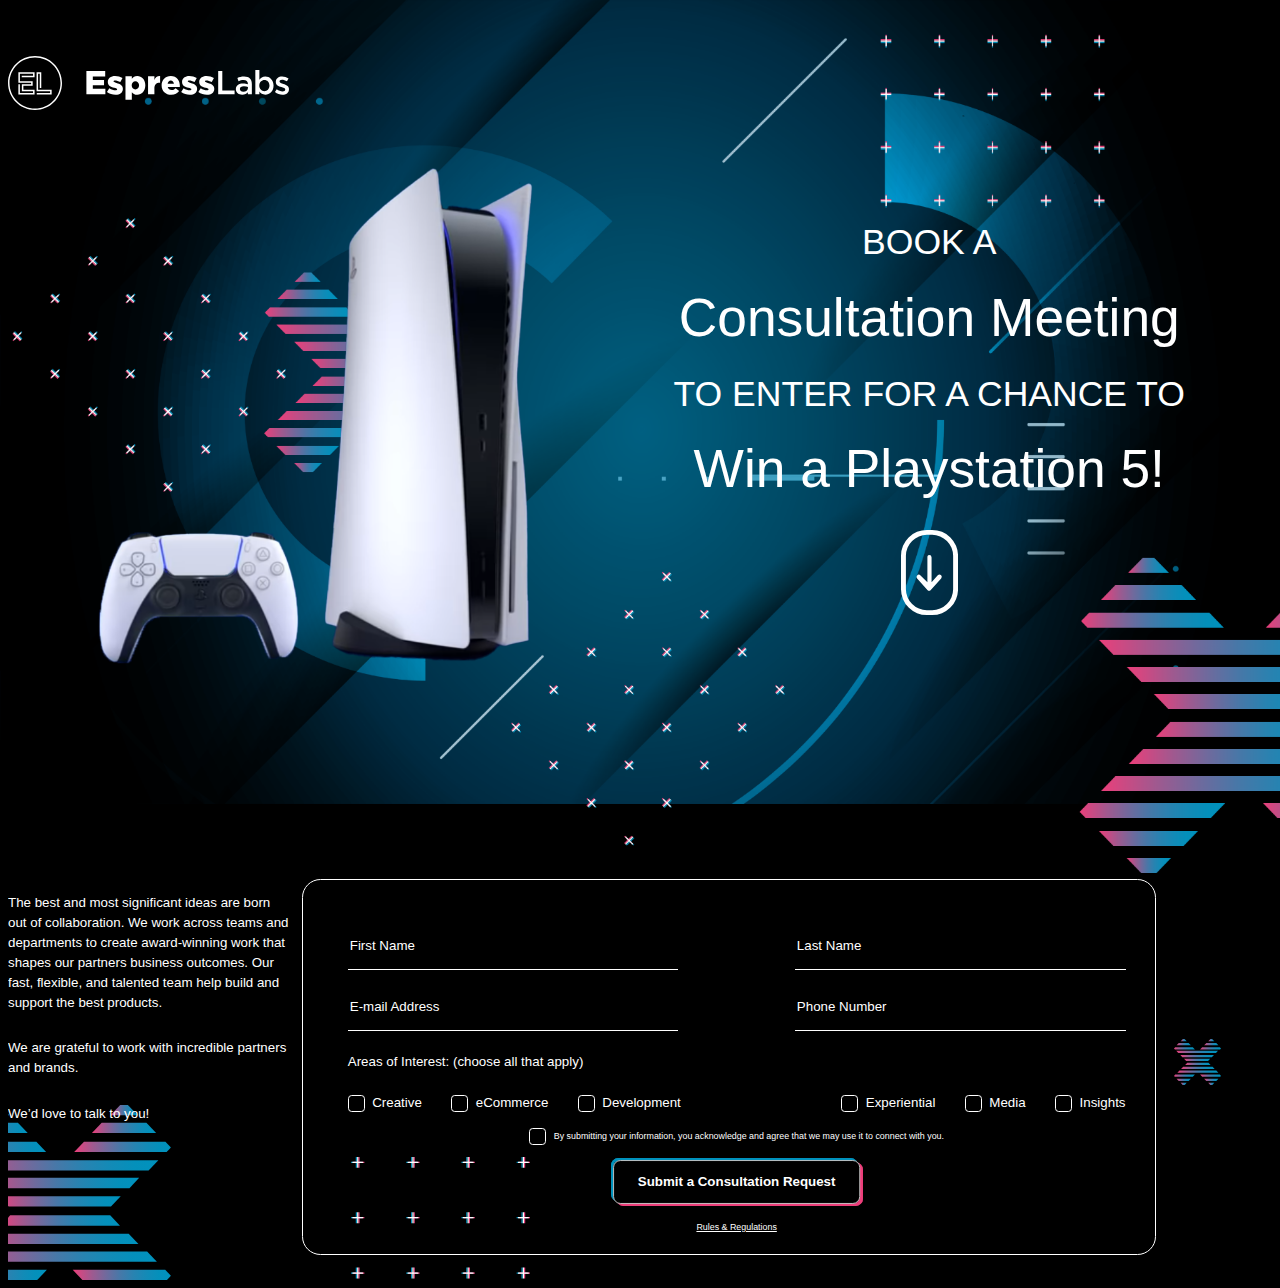
==== commit a5e4e935: "fix" ====
--- a/app/index.html
+++ b/app/index.html
@@ -168,7 +168,7 @@
 <!-- end form section -->
 
 <!-- start footer -->
-<footer class="footer">
+<!-- <footer class="footer">
 	<div class="container-fluid">
 		<div class="footer__content">
 			<div class="footer-col">
@@ -239,7 +239,7 @@
 			</div>
 		</div>
 	</div>
-</footer>
+</footer> -->
 <!-- end footer -->
 
  <script
--- a/app/css/style.min.css
+++ b/app/css/style.min.css
@@ -1 +1 @@
-body{background:#000;background-image:url("../img/main-bg.png");background-size:100vw;background-repeat:no-repeat;font-family:"Gotham",sans-serif;color:#fff;line-height:1.4}.h1{margin-bottom:0;display:-webkit-box;display:-ms-flexbox;display:flex;-webkit-box-orient:vertical;-webkit-box-direction:normal;-ms-flex-direction:column;flex-direction:column;line-height:1.7}.h1 .xl{font-size:4.167vw;display:block}.h1 .xs{font-weight:300;display:block;font-size:2.778vw}.header{padding-top:3.762vw}.header .container-fluid{width:89.352vw;padding-left:0;padding-right:0}.logo img{width:21.991vw}.main-screen__row{display:-webkit-box;display:-ms-flexbox;display:flex;-webkit-box-align:center;-ms-flex-align:center;align-items:center;-webkit-box-pack:justify;-ms-flex-pack:justify;justify-content:space-between;padding-top:4vw}.ps-img{width:34vw;margin-left:7vw}.main-screen .container-fluid{width:97vw}.main-screen__col-content{width:50.058vw;text-align:center}.scroll-down{width:4.456vw}.animated-arrow-down{-webkit-animation-duration:2.5s;animation-duration:2.5s;-webkit-animation-name:animated-arrow-down;animation-name:animated-arrow-down;-webkit-animation-iteration-count:infinite;animation-iteration-count:infinite;color:#fff}@-webkit-keyframes animated-arrow-down{0%{-webkit-transform:translateY(-20%);transform:translateY(-20%);opacity:0}50%{opacity:1}75%{opacity:0}100%{-webkit-transform:translateY(20%);transform:translateY(20%);opacity:0}}@keyframes animated-arrow-down{0%{-webkit-transform:translateY(-20%);transform:translateY(-20%);opacity:0}50%{opacity:1}75%{opacity:0}100%{-webkit-transform:translateY(20%);transform:translateY(20%);opacity:0}}.form-section{padding-top:15.5vw;padding-bottom:2.025vw}.form-section .container-fluid{width:89.699vw;max-width:89.699vw}.form-section__row{display:-webkit-box;display:-ms-flexbox;display:flex;-webkit-box-pack:justify;-ms-flex-pack:justify;justify-content:space-between}.form-section__col--text{width:21.991vw;font-size:1.042vw}.form-section__col--text p{line-height:1.5;margin-bottom:2vw}.form-wrapper{width:60.764vw;padding:2.315vw 2.315vw 1.5vw 3.472vw;border:1px solid #fff;border-radius:1.447vw}.form-row{display:-webkit-box;display:-ms-flexbox;display:flex;-webkit-box-pack:justify;-ms-flex-pack:justify;justify-content:space-between}.input{width:25.521vw;padding-bottom:1.736vw;padding-top:1.736vw;background:rgba(0,0,0,0);border:none;border-bottom:1px solid #fff;outline:none;color:#fff;display:block;line-height:1.2;font-family:sans-serif;display:block}.input::-webkit-input-placeholder{font-weight:500;color:#fff}.input::-moz-placeholder{font-weight:500;color:#fff}.input:-ms-input-placeholder{font-weight:500;color:#fff}.input::-ms-input-placeholder{font-weight:500;color:#fff}.input::placeholder{font-weight:500;color:#fff}.input::-webkit-input-placeholder{color:#fff}.input::-moz-placeholder{color:#fff}.form-title{font-size:1.042vw;font-weight:500;padding-top:1.736vw;padding-bottom:1.736vw}.checkbox-list{display:-webkit-box;display:-ms-flexbox;display:flex}.checkbox-list{display:-webkit-box;display:-ms-flexbox;display:flex;-webkit-box-pack:justify;-ms-flex-pack:justify;justify-content:space-between}.checkbox-col{display:-webkit-box;display:-ms-flexbox;display:flex}.checkbox-wrapper{margin-left:2.3vw;display:-webkit-box;display:-ms-flexbox;display:flex;-webkit-box-align:center;-ms-flex-align:center;align-items:center}.checkbox-wrapper:first-child{margin-left:0}.label{width:1.157vw;height:1.157vw;border:1px solid #fff;margin-bottom:0;border-radius:.289vw;cursor:pointer;margin-right:.6vw}.checkbox{display:none}.text-label{cursor:pointer;margin-bottom:0;font-size:1.042vw;line-height:1.2}.checkbox:checked+.label{background-image:url("../img/check.svg");background-size:70%;background-position:center;background-repeat:no-repeat}.checkbox-wrapper--xs{margin-left:auto;margin-right:auto;display:-webkit-box;display:-ms-flexbox;display:flex;-webkit-box-pack:center;-ms-flex-pack:center;justify-content:center;margin-top:1.2vw;margin-bottom:.5vw}.checkbox-wrapper--xs .text-label{font-size:.694vw}.button{width:19.676vw;height:3.8vw;display:-webkit-box;display:-ms-flexbox;display:flex;-webkit-box-pack:center;-ms-flex-pack:center;justify-content:center;-webkit-box-align:center;-ms-flex-align:center;align-items:center;background:url("../img/button.svg");background-size:100%;background-repeat:no-repeat;margin-left:auto;margin-right:auto;margin-top:1vw;font-size:1.042vw;font-weight:700;color:#fff;text-decoration:none}.button:hover{color:#fff}.rules{font-size:.694vw;text-decoration:underline;margin-left:auto;margin-right:auto;display:block;text-align:center;margin-top:1.157vw;color:#fff;text-decoration:underline;line-height:1.5}.rules:hover{color:#fff}.form-section{background:url("../img/x.svg");background-repeat:no-repeat;background-position:bottom -2.894vw left -4.63vw;background-size:17.361vw;position:relative;overflow:hidden}.x2{position:absolute;bottom:0;left:26.794vw;width:14.005vw;-webkit-transform:translateY(47%);-ms-transform:translateY(47%);transform:translateY(47%)}.x3{position:absolute;top:28vw;right:4vw;width:3.646vw}.footer{padding-top:2.083vw;padding-bottom:2.315vw}.footer .container-fluid{width:93.75vw;max-width:93.75vw}.footer__content{margin-bottom:2.315vw;display:-webkit-box;display:-ms-flexbox;display:flex}.footer-col{width:50%;border-right:1px solid #fff}.footer-col:last-child{border-right:none}.footer-row{display:-webkit-box;display:-ms-flexbox;display:flex;-webkit-box-align:center;-ms-flex-align:center;align-items:center;margin-bottom:1.331vw}.footer-row:last-child{margin-bottom:0}.footer-title{text-transform:uppercase;min-width:13.889vw;font-size:2.315vw}.footer-text{font-size:.694vw}.footer-col--form{display:-webkit-box;display:-ms-flexbox;display:flex;-webkit-box-align:end;-ms-flex-align:end;align-items:flex-end;-webkit-box-pack:end;-ms-flex-pack:end;justify-content:flex-end}.footer-form-title{text-transform:uppercase;font-size:1.157vw;margin-bottom:.579vw}.footer-form{display:-webkit-box;display:-ms-flexbox;display:flex;-webkit-box-align:center;-ms-flex-align:center;align-items:center;height:1.852vw}.footer-input{height:100%;width:17.477vw;background:rgba(0,0,0,0);border:1px solid #fff;margin-right:.81vw;color:#fff;padding-left:1vw;font-size:.926vw}.footer-input::-webkit-input-placeholder{color:#fff;font-size:.926vw}.footer-input::-moz-placeholder{color:#fff;font-size:.926vw}.footer-input:-ms-input-placeholder{color:#fff;font-size:.926vw}.footer-input::-ms-input-placeholder{color:#fff;font-size:.926vw}.footer-input::placeholder{color:#fff;font-size:.926vw}.footer-submit{height:100%;width:4.34vw;background:#fff;color:#000;border:none;text-transform:uppercase;font-size:.926vw}.line-wrapper{display:-webkit-box;display:-ms-flexbox;display:flex;-webkit-box-pack:end;-ms-flex-pack:end;justify-content:flex-end}.line{width:80.44vw;height:1px;background:#fff;margin-bottom:1.1vw}.copy{font-size:.694vw}.footer__bottom{display:-webkit-box;display:-ms-flexbox;display:flex;-webkit-box-pack:justify;-ms-flex-pack:justify;justify-content:space-between}.footer-social a{text-decoration:none;margin-left:1.157vw}.footer-social a img{width:1.157vw}@media only screen and (max-width: 800px){body{background-image:url("../img/mobile-bg.png");background-size:293.846vw;background-position:top center}.logo img{width:66.667vw}.header{padding-top:5.128vw}.main-screen__row{-webkit-box-orient:vertical;-webkit-box-direction:normal;-ms-flex-direction:column;flex-direction:column}.ps-img{margin-left:0;width:55.641vw}.main-screen__row{padding-top:9.41vw}.main-screen__col-content{width:98vw}.h1{margin-top:5.128vw}.h1 .xl{font-size:8.718vw}.h1 .xs{font-size:6.154vw}.scroll-down{width:10.128vw}.form-section{padding-top:42vw;background-image:none}.form-section .container-fluid{width:98vw;max-width:98vw}.form-section__row{-webkit-box-orient:vertical;-webkit-box-direction:normal;-ms-flex-direction:column;flex-direction:column}.form-section__col--text{width:100%;font-size:3.59vw}.form-section__col--text p{margin-bottom:5vw}.form-wrapper{width:100%;border-radius:6.41vw;padding:15.385vw 7.692vw;margin-top:10vw}.input{width:100%;font-size:3.59vw;padding-bottom:4.615vw;padding-top:4.615vw;display:block}.form-row{-webkit-box-orient:vertical;-webkit-box-direction:normal;-ms-flex-direction:column;flex-direction:column}.form-title{font-size:3.59vw;padding-bottom:10vw;padding-top:10vw}.checkbox-col{-webkit-box-orient:vertical;-webkit-box-direction:normal;-ms-flex-direction:column;flex-direction:column}.checkbox-wrapper{margin-left:0;margin-bottom:4vw}.text-label{font-size:3.59vw}.label{width:5.128vw;min-width:5.128vw;height:5.128vw;border-radius:.769vw;margin-right:3vw}.checkbox-wrapper--xs .text-label{font-size:2.564vw}.button{width:68.462vw;height:13vw;margin-top:5vw;font-size:3.59vw}.rules{margin-top:5vw;font-size:2.564vw}.x3{width:14.615vw;top:108vw;right:10vw}.x2{position:absolute;bottom:-8vw;left:61vw;width:26vw}.form-section{padding-bottom:4vw}.footer{padding-top:2.431vw;padding-bottom:2.431vw}.footer .container-fluid{width:79.487vw}.footer__content{-webkit-box-orient:vertical;-webkit-box-direction:normal;-ms-flex-direction:column;flex-direction:column}.footer-col{border-right:none}.footer-col--form{-webkit-box-pack:center;-ms-flex-pack:center;justify-content:center}.footer-col{width:100%;border:none}.footer-row{-webkit-box-orient:vertical;-webkit-box-direction:normal;-ms-flex-direction:column;flex-direction:column;text-align:center}.line{width:100%}.footer__bottom{-webkit-box-orient:vertical;-webkit-box-direction:reverse;-ms-flex-direction:column-reverse;flex-direction:column-reverse;-webkit-box-align:center;-ms-flex-align:center;align-items:center}.footer-title{font-size:10.256vw}.footer-text{font-size:3.077vw;width:80vw;margin-left:auto;margin-right:auto}.footer-row{margin-bottom:4.615vw}.footer-row br{display:none}.footer-form-wrapper{width:100%;margin-top:12.308vw}.footer-form-title{text-align:center;font-size:5.128vw}.footer-form{height:8.205vw;-webkit-box-pack:justify;-ms-flex-pack:justify;justify-content:space-between;margin-bottom:10.513vw}.footer-input{width:58.974vw;font-size:4.103vw}.footer-input::-webkit-input-placeholder{font-size:4.103vw}.footer-input::-moz-placeholder{font-size:4.103vw}.footer-input:-ms-input-placeholder{font-size:4.103vw}.footer-input::-ms-input-placeholder{font-size:4.103vw}.footer-input::placeholder{font-size:4.103vw}.footer-submit{width:16.667vw;font-size:4.103vw}.line{margin-bottom:4.872vw}.footer-social a{margin-left:2.564vw;margin-right:2.564vw}.footer-social a img{width:5.128vw}.copy{font-size:3.077vw;padding-bottom:5vw;padding-top:6.667vw}}+body{background:#000;background-image:url("../img/main-bg.png");background-size:100vw;background-repeat:no-repeat;font-family:"Gotham",sans-serif;color:#fff;line-height:1.4}.h1{margin-bottom:0;display:-webkit-box;display:-ms-flexbox;display:flex;-webkit-box-orient:vertical;-webkit-box-direction:normal;-ms-flex-direction:column;flex-direction:column;line-height:1.7}.h1 .xl{font-size:4.167vw;display:block}.h1 .xs{font-weight:300;display:block;font-size:2.778vw}.header{padding-top:3.762vw}.header .container-fluid{width:89.352vw;padding-left:0;padding-right:0}.logo img{width:21.991vw}.main-screen__row{display:-webkit-box;display:-ms-flexbox;display:flex;-webkit-box-align:center;-ms-flex-align:center;align-items:center;-webkit-box-pack:justify;-ms-flex-pack:justify;justify-content:space-between;padding-top:4vw}.ps-img{width:34vw;margin-left:7vw}.main-screen .container-fluid{width:97vw}.main-screen__col-content{width:50.058vw;text-align:center}.scroll-down{width:4.456vw}.animated-arrow-down{-webkit-animation-duration:2.5s;animation-duration:2.5s;-webkit-animation-name:animated-arrow-down;animation-name:animated-arrow-down;-webkit-animation-iteration-count:infinite;animation-iteration-count:infinite;color:#fff}@-webkit-keyframes animated-arrow-down{0%{-webkit-transform:translateY(-20%);transform:translateY(-20%);opacity:0}50%{opacity:1}75%{opacity:0}100%{-webkit-transform:translateY(20%);transform:translateY(20%);opacity:0}}@keyframes animated-arrow-down{0%{-webkit-transform:translateY(-20%);transform:translateY(-20%);opacity:0}50%{opacity:1}75%{opacity:0}100%{-webkit-transform:translateY(20%);transform:translateY(20%);opacity:0}}.form-section{padding-top:15.5vw;padding-bottom:2.025vw}.form-section .container-fluid{width:89.699vw;max-width:89.699vw}.form-section__row{display:-webkit-box;display:-ms-flexbox;display:flex;-webkit-box-pack:justify;-ms-flex-pack:justify;justify-content:space-between}.form-section__col--text{width:21.991vw;font-size:1.042vw}.form-section__col--text p{line-height:1.5;margin-bottom:2vw}.form-wrapper{width:60.764vw;padding:2.315vw 2.315vw 1.5vw 3.472vw;border:1px solid #fff;border-radius:1.447vw}.form-row{display:-webkit-box;display:-ms-flexbox;display:flex;-webkit-box-pack:justify;-ms-flex-pack:justify;justify-content:space-between}.input{width:25.521vw;padding-bottom:1.2vw;padding-top:2.2vw;background:rgba(0,0,0,0);border:none;border-bottom:1px solid #fff;outline:none;color:#fff;display:block;line-height:1.2;font-family:sans-serif;display:block}.input::-webkit-input-placeholder{font-weight:500;color:#fff}.input::-moz-placeholder{font-weight:500;color:#fff}.input:-ms-input-placeholder{font-weight:500;color:#fff}.input::-ms-input-placeholder{font-weight:500;color:#fff}.input::placeholder{font-weight:500;color:#fff}.input::-webkit-input-placeholder{color:#fff}.input::-moz-placeholder{color:#fff}.form-title{font-size:1.042vw;font-weight:500;padding-top:1.736vw;padding-bottom:1.736vw}.checkbox-list{display:-webkit-box;display:-ms-flexbox;display:flex}.checkbox-list{display:-webkit-box;display:-ms-flexbox;display:flex;-webkit-box-pack:justify;-ms-flex-pack:justify;justify-content:space-between}.checkbox-col{display:-webkit-box;display:-ms-flexbox;display:flex}.checkbox-wrapper{margin-left:2.3vw;display:-webkit-box;display:-ms-flexbox;display:flex;-webkit-box-align:center;-ms-flex-align:center;align-items:center}.checkbox-wrapper:first-child{margin-left:0}.label{width:1.157vw;height:1.157vw;border:1px solid #fff;margin-bottom:0;border-radius:.289vw;cursor:pointer;margin-right:.6vw}.checkbox{display:none;margin-bottom:0}.text-label{cursor:pointer;margin-bottom:0;font-size:1.042vw;font-family:sans-serif}.checkbox:checked+.label{background-image:url("../img/check.svg");background-size:70%;background-position:center;background-repeat:no-repeat}.checkbox-wrapper--xs{margin-left:auto;margin-right:auto;display:-webkit-box;display:-ms-flexbox;display:flex;-webkit-box-pack:center;-ms-flex-pack:center;justify-content:center;margin-top:1.2vw;margin-bottom:.5vw}.checkbox-wrapper--xs .text-label{font-size:.694vw}.button{width:19.676vw;height:3.8vw;display:-webkit-box;display:-ms-flexbox;display:flex;-webkit-box-pack:center;-ms-flex-pack:center;justify-content:center;-webkit-box-align:center;-ms-flex-align:center;align-items:center;background:url("../img/button.svg");background-size:100%;background-repeat:no-repeat;margin-left:auto;margin-right:auto;margin-top:1vw;font-size:1.042vw;font-weight:700;color:#fff;text-decoration:none}.button:hover{color:#fff}.rules{font-size:.694vw;text-decoration:underline;margin-left:auto;margin-right:auto;display:block;text-align:center;margin-top:1.157vw;color:#fff;text-decoration:underline;line-height:1.5}.rules:hover{color:#fff}.form-section{background:url("../img/x.svg");background-repeat:no-repeat;background-position:bottom -2.894vw left -4.63vw;background-size:17.361vw;position:relative;overflow:hidden}.x2{position:absolute;bottom:0;left:26.794vw;width:14.005vw;-webkit-transform:translateY(47%);-ms-transform:translateY(47%);transform:translateY(47%)}.x3{position:absolute;top:28vw;right:4vw;width:3.646vw}.footer{padding-top:2.083vw;padding-bottom:2.315vw}.footer .container-fluid{width:93.75vw;max-width:93.75vw}.footer__content{margin-bottom:2.315vw;display:-webkit-box;display:-ms-flexbox;display:flex}.footer-col{width:50%;border-right:1px solid #fff}.footer-col:last-child{border-right:none}.footer-row{display:-webkit-box;display:-ms-flexbox;display:flex;-webkit-box-align:center;-ms-flex-align:center;align-items:center;margin-bottom:1.331vw}.footer-row:last-child{margin-bottom:0}.footer-title{text-transform:uppercase;min-width:13.889vw;font-size:2.315vw}.footer-text{font-size:.694vw}.footer-col--form{display:-webkit-box;display:-ms-flexbox;display:flex;-webkit-box-align:end;-ms-flex-align:end;align-items:flex-end;-webkit-box-pack:end;-ms-flex-pack:end;justify-content:flex-end}.footer-form-title{text-transform:uppercase;font-size:1.157vw;margin-bottom:.579vw}.footer-form{display:-webkit-box;display:-ms-flexbox;display:flex;-webkit-box-align:center;-ms-flex-align:center;align-items:center;height:1.852vw}.footer-input{height:100%;width:17.477vw;background:rgba(0,0,0,0);border:1px solid #fff;margin-right:.81vw;color:#fff;padding-left:1vw;font-size:.926vw}.footer-input::-webkit-input-placeholder{color:#fff;font-size:.926vw}.footer-input::-moz-placeholder{color:#fff;font-size:.926vw}.footer-input:-ms-input-placeholder{color:#fff;font-size:.926vw}.footer-input::-ms-input-placeholder{color:#fff;font-size:.926vw}.footer-input::placeholder{color:#fff;font-size:.926vw}.footer-submit{height:100%;width:4.34vw;background:#fff;color:#000;border:none;text-transform:uppercase;font-size:.926vw}.line-wrapper{display:-webkit-box;display:-ms-flexbox;display:flex;-webkit-box-pack:end;-ms-flex-pack:end;justify-content:flex-end}.line{width:80.44vw;height:1px;background:#fff;margin-bottom:1.1vw}.copy{font-size:.694vw}.footer__bottom{display:-webkit-box;display:-ms-flexbox;display:flex;-webkit-box-pack:justify;-ms-flex-pack:justify;justify-content:space-between}.footer-social a{text-decoration:none;margin-left:1.157vw}.footer-social a img{width:1.157vw}@media only screen and (max-width: 800px){body{background-image:url("../img/mobile-bg.png");background-size:293.846vw;background-position:top center}.logo img{width:66.667vw}.header{padding-top:5.128vw}.main-screen__row{-webkit-box-orient:vertical;-webkit-box-direction:normal;-ms-flex-direction:column;flex-direction:column}.ps-img{margin-left:0;width:55.641vw}.main-screen__row{padding-top:9.41vw}.main-screen__col-content{width:98vw}.h1{margin-top:5.128vw}.h1 .xl{font-size:8.718vw}.h1 .xs{font-size:6.154vw}.scroll-down{width:10.128vw}.form-section{padding-top:42vw;background-image:none}.form-section .container-fluid{width:98vw;max-width:98vw}.form-section__row{-webkit-box-orient:vertical;-webkit-box-direction:normal;-ms-flex-direction:column;flex-direction:column}.form-section__col--text{width:100%;font-size:3.59vw}.form-section__col--text p{margin-bottom:5vw}.form-wrapper{width:100%;border-radius:6.41vw;padding:15.385vw 7.692vw;margin-top:10vw}.input{width:100%;font-size:3.59vw;padding-bottom:4.615vw;padding-top:4.615vw;display:block}.form-row{-webkit-box-orient:vertical;-webkit-box-direction:normal;-ms-flex-direction:column;flex-direction:column}.form-title{font-size:3.59vw;padding-bottom:10vw;padding-top:10vw}.checkbox-col{-webkit-box-orient:vertical;-webkit-box-direction:normal;-ms-flex-direction:column;flex-direction:column}.checkbox-wrapper{margin-left:0;margin-bottom:4vw}.text-label{font-size:3.59vw}.label{width:5.128vw;min-width:5.128vw;height:5.128vw;border-radius:.769vw;margin-right:3vw}.checkbox-wrapper--xs .text-label{font-size:2.564vw}.button{width:68.462vw;height:13vw;margin-top:5vw;font-size:3.59vw}.rules{margin-top:5vw;font-size:2.564vw}.x3{width:14.615vw;top:108vw;right:10vw}.x2{position:absolute;bottom:-8vw;left:61vw;width:26vw}.form-section{padding-bottom:4vw}.footer{padding-top:2.431vw;padding-bottom:2.431vw}.footer .container-fluid{width:79.487vw}.footer__content{-webkit-box-orient:vertical;-webkit-box-direction:normal;-ms-flex-direction:column;flex-direction:column}.footer-col{border-right:none}.footer-col--form{-webkit-box-pack:center;-ms-flex-pack:center;justify-content:center}.footer-col{width:100%;border:none}.footer-row{-webkit-box-orient:vertical;-webkit-box-direction:normal;-ms-flex-direction:column;flex-direction:column;text-align:center}.line{width:100%}.footer__bottom{-webkit-box-orient:vertical;-webkit-box-direction:reverse;-ms-flex-direction:column-reverse;flex-direction:column-reverse;-webkit-box-align:center;-ms-flex-align:center;align-items:center}.footer-title{font-size:10.256vw}.footer-text{font-size:3.077vw;width:80vw;margin-left:auto;margin-right:auto}.footer-row{margin-bottom:4.615vw}.footer-row br{display:none}.footer-form-wrapper{width:100%;margin-top:12.308vw}.footer-form-title{text-align:center;font-size:5.128vw}.footer-form{height:8.205vw;-webkit-box-pack:justify;-ms-flex-pack:justify;justify-content:space-between;margin-bottom:10.513vw}.footer-input{width:58.974vw;font-size:4.103vw}.footer-input::-webkit-input-placeholder{font-size:4.103vw}.footer-input::-moz-placeholder{font-size:4.103vw}.footer-input:-ms-input-placeholder{font-size:4.103vw}.footer-input::-ms-input-placeholder{font-size:4.103vw}.footer-input::placeholder{font-size:4.103vw}.footer-submit{width:16.667vw;font-size:4.103vw}.line{margin-bottom:4.872vw}.footer-social a{margin-left:2.564vw;margin-right:2.564vw}.footer-social a img{width:5.128vw}.copy{font-size:3.077vw;padding-bottom:5vw;padding-top:6.667vw}}